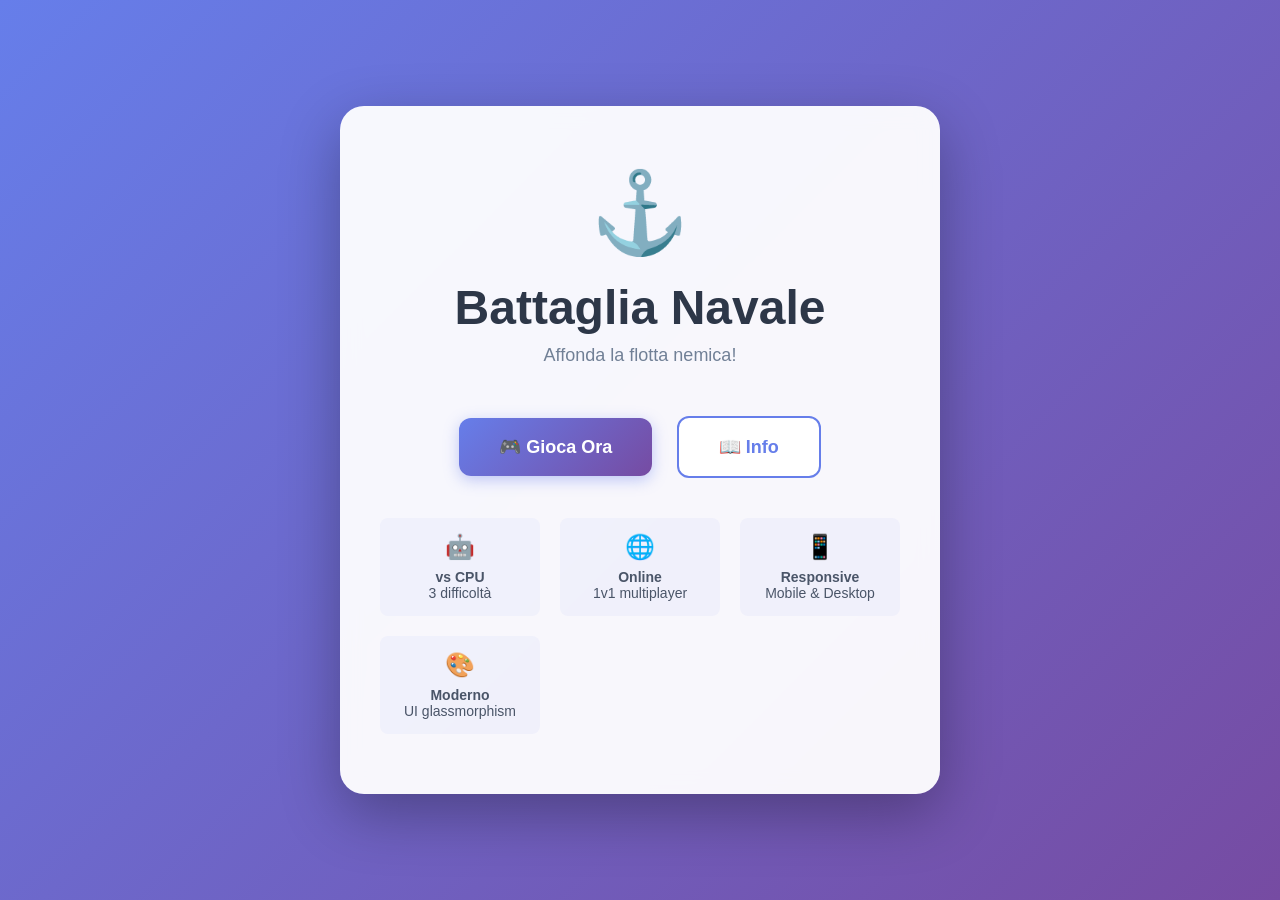
==== index.html @ 04aba000 "redeploy" ====
<!DOCTYPE html>
<html lang="it">
<head>
    <meta charset="UTF-8">
    <meta name="viewport" content="width=device-width, initial-scale=1.0">
    <title>🚢 Battaglia Navale - Launcher</title>
    <style>
        * {
            margin: 0;
            padding: 0;
            box-sizing: border-box;
        }

        body {
            font-family: -apple-system, BlinkMacSystemFont, 'Segoe UI', Roboto, Oxygen, Ubuntu, Cantarell, sans-serif;
            background: linear-gradient(135deg, #667eea 0%, #764ba2 100%);
            min-height: 100vh;
            display: flex;
            align-items: center;
            justify-content: center;
            padding: 20px;
        }

        .launcher {
            background: rgba(255, 255, 255, 0.95);
            backdrop-filter: blur(10px);
            border-radius: 24px;
            padding: 60px 40px;
            max-width: 600px;
            width: 100%;
            box-shadow: 0 20px 60px rgba(0, 0, 0, 0.3);
            text-align: center;
            animation: fadeIn 0.5s ease-out;
        }

        @keyframes fadeIn {
            from {
                opacity: 0;
                transform: translateY(20px);
            }
            to {
                opacity: 1;
                transform: translateY(0);
            }
        }

        .logo {
            font-size: 80px;
            margin-bottom: 20px;
            animation: float 3s ease-in-out infinite;
        }

        @keyframes float {
            0%, 100% {
                transform: translateY(0);
            }
            50% {
                transform: translateY(-10px);
            }
        }

        h1 {
            font-size: 48px;
            color: #2d3748;
            margin-bottom: 10px;
            font-weight: 800;
        }

        .subtitle {
            font-size: 18px;
            color: #718096;
            margin-bottom: 40px;
        }

        .btn {
            display: inline-block;
            padding: 18px 40px;
            margin: 10px;
            font-size: 18px;
            font-weight: 600;
            text-decoration: none;
            border-radius: 12px;
            transition: all 0.3s ease;
            cursor: pointer;
            border: none;
            font-family: inherit;
        }

        .btn-primary {
            background: linear-gradient(135deg, #667eea 0%, #764ba2 100%);
            color: white;
            box-shadow: 0 4px 15px rgba(102, 126, 234, 0.4);
        }

        .btn-primary:hover {
            transform: translateY(-2px);
            box-shadow: 0 6px 20px rgba(102, 126, 234, 0.6);
        }

        .btn-secondary {
            background: white;
            color: #667eea;
            border: 2px solid #667eea;
        }

        .btn-secondary:hover {
            background: #667eea;
            color: white;
            transform: translateY(-2px);
        }

        .info {
            margin-top: 40px;
            padding: 20px;
            background: rgba(102, 126, 234, 0.1);
            border-radius: 12px;
            font-size: 14px;
            color: #4a5568;
            line-height: 1.6;
        }

        .info strong {
            color: #2d3748;
        }

        .features {
            display: grid;
            grid-template-columns: repeat(auto-fit, minmax(150px, 1fr));
            gap: 20px;
            margin-top: 30px;
        }

        .feature {
            padding: 15px;
            background: rgba(102, 126, 234, 0.05);
            border-radius: 8px;
            font-size: 14px;
            color: #4a5568;
        }

        .feature-icon {
            font-size: 24px;
            margin-bottom: 8px;
        }

        @media (max-width: 600px) {
            .launcher {
                padding: 40px 20px;
            }

            h1 {
                font-size: 36px;
            }

            .logo {
                font-size: 60px;
            }

            .btn {
                display: block;
                width: 100%;
                margin: 10px 0;
            }
        }
    </style>
</head>
<body>
    <div class="launcher">
        <div class="logo">⚓</div>
        <h1>Battaglia Navale</h1>
        <p class="subtitle">Affonda la flotta nemica!</p>

        <div>
            <a href="frontend/index.html" class="btn btn-primary">
                🎮 Gioca Ora
            </a>
            <button onclick="showInfo()" class="btn btn-secondary">
                📖 Info
            </button>
        </div>

        <div class="features">
            <div class="feature">
                <div class="feature-icon">🤖</div>
                <strong>vs CPU</strong><br>
                3 difficoltà
            </div>
            <div class="feature">
                <div class="feature-icon">🌐</div>
                <strong>Online</strong><br>
                1v1 multiplayer
            </div>
            <div class="feature">
                <div class="feature-icon">📱</div>
                <strong>Responsive</strong><br>
                Mobile & Desktop
            </div>
            <div class="feature">
                <div class="feature-icon">🎨</div>
                <strong>Moderno</strong><br>
                UI glassmorphism
            </div>
        </div>

        <div class="info" id="info" style="display: none;">
            <strong>🎯 Come Giocare:</strong><br>
            1. Scegli modalità (vs CPU o Online)<br>
            2. Posiziona le tue 5 navi sulla griglia<br>
            3. A turno, attacca la griglia avversaria<br>
            4. Vince chi affonda per primo tutte le navi!<br><br>

            <strong>🚢 Navi Disponibili:</strong><br>
            • Portaerei (5 celle)<br>
            • Corazzata (4 celle)<br>
            • Incrociatore (3 celle)<br>
            • Sottomarino (3 celle)<br>
            • Cacciatorpediniere (2 celle)<br><br>

            <strong>💡 Modalità vs CPU:</strong><br>
            • <strong>Facile:</strong> Tiri casuali<br>
            • <strong>Medio:</strong> Hunt & target<br>
            • <strong>Difficile:</strong> AI avanzata con probability map<br><br>

            <strong>🌐 Modalità Online:</strong><br>
            • <strong>Partita Rapida:</strong> Matchmaking automatico<br>
            • <strong>Stanza Privata:</strong> Gioca con un amico (codice 6 caratteri)<br>
            • Chat in tempo reale<br>
            • Timeout turno: 60 secondi<br><br>

            <strong>⌨️ Controlli:</strong><br>
            • Click per selezionare/posizionare<br>
            • Tasto R per ruotare nave<br>
            • Tasto Spazio per posizionamento casuale<br>
            • Completamente accessibile da tastiera
        </div>
    </div>

    <script>
        function showInfo() {
            const info = document.getElementById('info');
            if (info.style.display === 'none') {
                info.style.display = 'block';
            } else {
                info.style.display = 'none';
            }
        }

        // Redirect automatico dopo 3 secondi se si preme un tasto
        document.addEventListener('keypress', (e) => {
            if (e.key === 'Enter' || e.key === ' ') {
                window.location.href = 'frontend/index.html';
            }
        });
    </script>
</body>
</html>
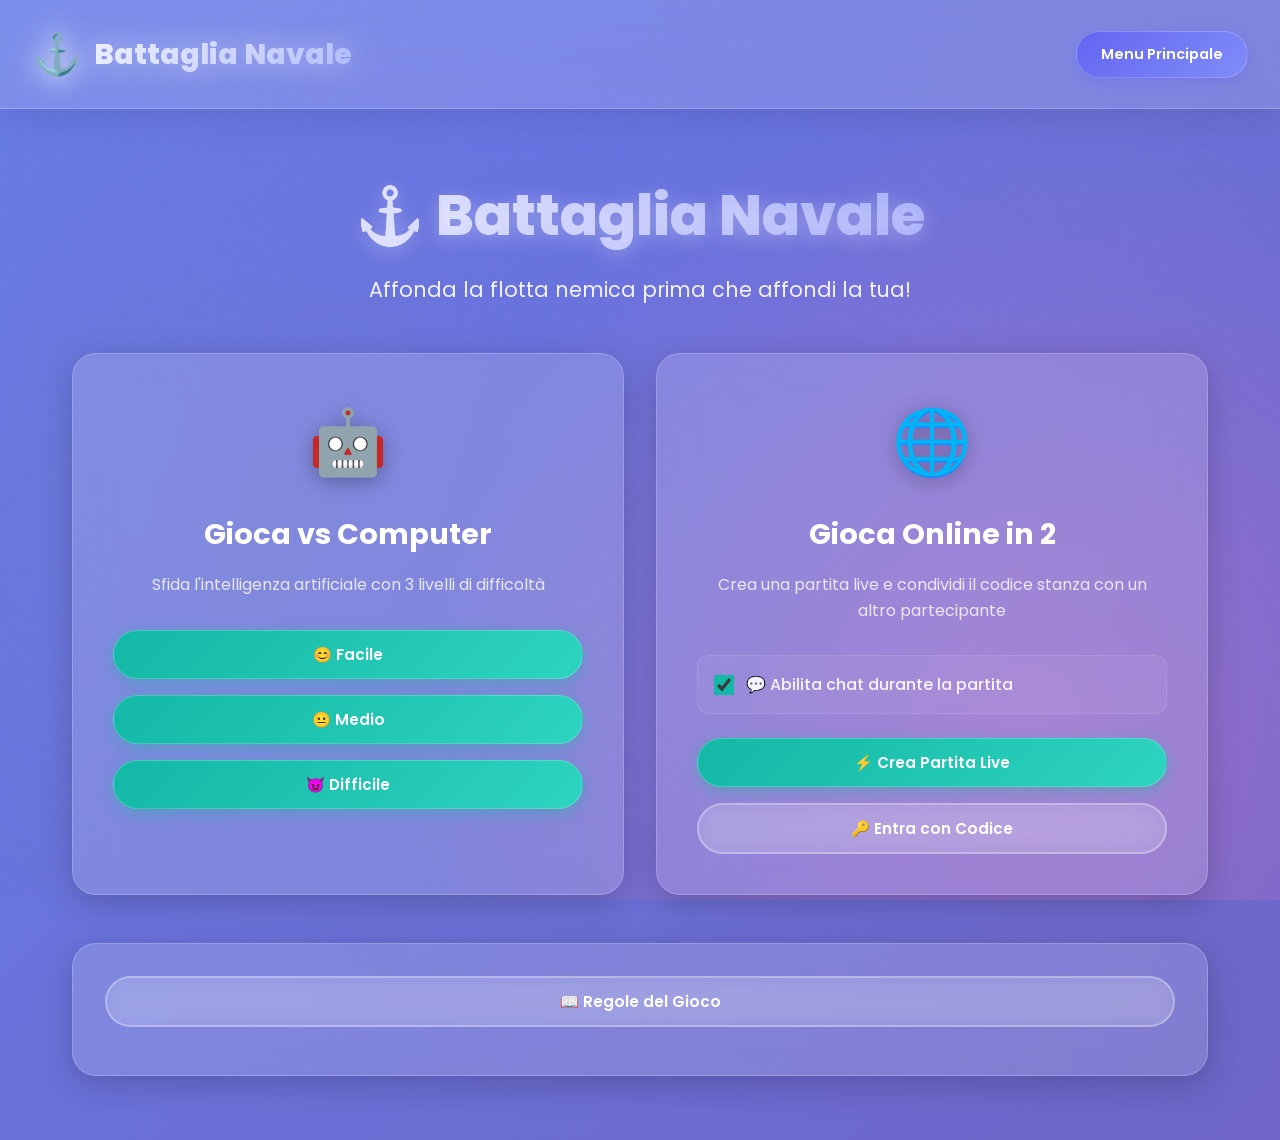
==== commit 41cf4084: "versione alleggerita" ====
--- a/index.html
+++ b/index.html
@@ -3,254 +3,372 @@
 <head>
     <meta charset="UTF-8">
     <meta name="viewport" content="width=device-width, initial-scale=1.0">
-    <title>🚢 Battaglia Navale - Launcher</title>
-    <style>
-        * {
-            margin: 0;
-            padding: 0;
-            box-sizing: border-box;
-        }
-
-        body {
-            font-family: -apple-system, BlinkMacSystemFont, 'Segoe UI', Roboto, Oxygen, Ubuntu, Cantarell, sans-serif;
-            background: linear-gradient(135deg, #667eea 0%, #764ba2 100%);
-            min-height: 100vh;
-            display: flex;
-            align-items: center;
-            justify-content: center;
-            padding: 20px;
-        }
-
-        .launcher {
-            background: rgba(255, 255, 255, 0.95);
-            backdrop-filter: blur(10px);
-            border-radius: 24px;
-            padding: 60px 40px;
-            max-width: 600px;
-            width: 100%;
-            box-shadow: 0 20px 60px rgba(0, 0, 0, 0.3);
-            text-align: center;
-            animation: fadeIn 0.5s ease-out;
-        }
-
-        @keyframes fadeIn {
-            from {
-                opacity: 0;
-                transform: translateY(20px);
-            }
-            to {
-                opacity: 1;
-                transform: translateY(0);
-            }
-        }
-
-        .logo {
-            font-size: 80px;
-            margin-bottom: 20px;
-            animation: float 3s ease-in-out infinite;
-        }
-
-        @keyframes float {
-            0%, 100% {
-                transform: translateY(0);
-            }
-            50% {
-                transform: translateY(-10px);
-            }
-        }
-
-        h1 {
-            font-size: 48px;
-            color: #2d3748;
-            margin-bottom: 10px;
-            font-weight: 800;
-        }
-
-        .subtitle {
-            font-size: 18px;
-            color: #718096;
-            margin-bottom: 40px;
-        }
-
-        .btn {
-            display: inline-block;
-            padding: 18px 40px;
-            margin: 10px;
-            font-size: 18px;
-            font-weight: 600;
-            text-decoration: none;
-            border-radius: 12px;
-            transition: all 0.3s ease;
-            cursor: pointer;
-            border: none;
-            font-family: inherit;
-        }
-
-        .btn-primary {
-            background: linear-gradient(135deg, #667eea 0%, #764ba2 100%);
-            color: white;
-            box-shadow: 0 4px 15px rgba(102, 126, 234, 0.4);
-        }
-
-        .btn-primary:hover {
-            transform: translateY(-2px);
-            box-shadow: 0 6px 20px rgba(102, 126, 234, 0.6);
-        }
-
-        .btn-secondary {
-            background: white;
-            color: #667eea;
-            border: 2px solid #667eea;
-        }
-
-        .btn-secondary:hover {
-            background: #667eea;
-            color: white;
-            transform: translateY(-2px);
-        }
-
-        .info {
-            margin-top: 40px;
-            padding: 20px;
-            background: rgba(102, 126, 234, 0.1);
-            border-radius: 12px;
-            font-size: 14px;
-            color: #4a5568;
-            line-height: 1.6;
-        }
-
-        .info strong {
-            color: #2d3748;
-        }
-
-        .features {
-            display: grid;
-            grid-template-columns: repeat(auto-fit, minmax(150px, 1fr));
-            gap: 20px;
-            margin-top: 30px;
-        }
-
-        .feature {
-            padding: 15px;
-            background: rgba(102, 126, 234, 0.05);
-            border-radius: 8px;
-            font-size: 14px;
-            color: #4a5568;
-        }
-
-        .feature-icon {
-            font-size: 24px;
-            margin-bottom: 8px;
-        }
-
-        @media (max-width: 600px) {
-            .launcher {
-                padding: 40px 20px;
-            }
-
-            h1 {
-                font-size: 36px;
-            }
-
-            .logo {
-                font-size: 60px;
-            }
-
-            .btn {
-                display: block;
-                width: 100%;
-                margin: 10px 0;
-            }
-        }
-    </style>
+    <meta name="description" content="Battaglia Navale - Gioca contro il computer o sfida un amico online con codice stanza">
+    <meta name="keywords" content="battaglia navale, battleship, gioco, ai, multiplayer, online">
+    <meta name="author" content="Battaglia Navale">
+    
+    <meta name="theme-color" content="#6366f1">
+    <meta name="apple-mobile-web-app-capable" content="yes">
+    <meta name="apple-mobile-web-app-status-bar-style" content="black-translucent">
+    <meta name="apple-mobile-web-app-title" content="Battaglia Navale">
+    
+    <title>Battaglia Navale</title>
+    
+    <link rel="stylesheet" href="frontend/css/style.css?v=3">
+    <link rel="icon" type="image/svg+xml" href="data:image/svg+xml,<svg xmlns='http://www.w3.org/2000/svg' viewBox='0 0 100 100'><text y='.9em' font-size='90'>⚓</text></svg>">
 </head>
 <body>
-    <div class="launcher">
-        <div class="logo">⚓</div>
-        <h1>Battaglia Navale</h1>
-        <p class="subtitle">Affonda la flotta nemica!</p>
-
-        <div>
-            <a href="frontend/index.html" class="btn btn-primary">
-                🎮 Gioca Ora
-            </a>
-            <button onclick="showInfo()" class="btn btn-secondary">
-                📖 Info
-            </button>
-        </div>
-
-        <div class="features">
-            <div class="feature">
-                <div class="feature-icon">🤖</div>
-                <strong>vs CPU</strong><br>
-                3 difficoltà
-            </div>
-            <div class="feature">
-                <div class="feature-icon">🌐</div>
-                <strong>Online</strong><br>
-                1v1 multiplayer
-            </div>
-            <div class="feature">
-                <div class="feature-icon">📱</div>
-                <strong>Responsive</strong><br>
-                Mobile & Desktop
-            </div>
-            <div class="feature">
-                <div class="feature-icon">🎨</div>
-                <strong>Moderno</strong><br>
-                UI glassmorphism
-            </div>
-        </div>
-
-        <div class="info" id="info" style="display: none;">
-            <strong>🎯 Come Giocare:</strong><br>
-            1. Scegli modalità (vs CPU o Online)<br>
-            2. Posiziona le tue 5 navi sulla griglia<br>
-            3. A turno, attacca la griglia avversaria<br>
-            4. Vince chi affonda per primo tutte le navi!<br><br>
-
-            <strong>🚢 Navi Disponibili:</strong><br>
-            • Portaerei (5 celle)<br>
-            • Corazzata (4 celle)<br>
-            • Incrociatore (3 celle)<br>
-            • Sottomarino (3 celle)<br>
-            • Cacciatorpediniere (2 celle)<br><br>
-
-            <strong>💡 Modalità vs CPU:</strong><br>
-            • <strong>Facile:</strong> Tiri casuali<br>
-            • <strong>Medio:</strong> Hunt & target<br>
-            • <strong>Difficile:</strong> AI avanzata con probability map<br><br>
-
-            <strong>🌐 Modalità Online:</strong><br>
-            • <strong>Partita Rapida:</strong> Matchmaking automatico<br>
-            • <strong>Stanza Privata:</strong> Gioca con un amico (codice 6 caratteri)<br>
-            • Chat in tempo reale<br>
-            • Timeout turno: 60 secondi<br><br>
-
-            <strong>⌨️ Controlli:</strong><br>
-            • Click per selezionare/posizionare<br>
-            • Tasto R per ruotare nave<br>
-            • Tasto Spazio per posizionamento casuale<br>
-            • Completamente accessibile da tastiera
-        </div>
-    </div>
-
-    <script>
-        function showInfo() {
-            const info = document.getElementById('info');
-            if (info.style.display === 'none') {
-                info.style.display = 'block';
-            } else {
-                info.style.display = 'none';
-            }
-        }
-
-        // Redirect automatico dopo 3 secondi se si preme un tasto
-        document.addEventListener('keypress', (e) => {
-            if (e.key === 'Enter' || e.key === ' ') {
-                window.location.href = 'frontend/index.html';
-            }
-        });
-    </script>
+    <header>
+        <div class="header-content">
+            <div class="logo">
+                Battaglia Navale
+            </div>
+            <div class="header-actions">
+                <div class="mode-badge" id="modeBadge">Menu Principale</div>
+                <button class="btn btn-secondary" id="backBtn" style="display: none;">
+                    ← Indietro
+                </button>
+            </div>
+        </div>
+    </header>
+
+    <main>
+        <div id="menuScreen" class="screen active">
+            <div class="menu-container">
+                <div class="menu-hero">
+                    <h1 class="menu-title">⚓ Battaglia Navale</h1>
+                    <p class="menu-subtitle">Affonda la flotta nemica prima che affondi la tua!</p>
+                </div>
+
+                <div class="menu-options">
+                    <div class="menu-card">
+                        <div class="menu-card-icon">🤖</div>
+                        <h2 class="menu-card-title">Gioca vs Computer</h2>
+                        <p class="menu-card-description">Sfida l'intelligenza artificiale con 3 livelli di difficoltà</p>
+                        <div class="difficulty-buttons">
+                            <button class="btn btn-primary" data-mode="cpu" data-difficulty="easy">
+                                😊 Facile
+                            </button>
+                            <button class="btn btn-primary" data-mode="cpu" data-difficulty="medium">
+                                😐 Medio
+                            </button>
+                            <button class="btn btn-primary" data-mode="cpu" data-difficulty="hard">
+                                😈 Difficile
+                            </button>
+                        </div>
+                    </div>
+
+                    <div class="menu-card">
+                        <div class="menu-card-icon">🌐</div>
+                        <h2 class="menu-card-title">Gioca Online in 2</h2>
+                        <p class="menu-card-description">Crea una partita live e condividi il codice stanza con un altro partecipante</p>
+                        <div class="chat-option-container">
+                            <label class="chat-option-label">
+                                <input type="checkbox" id="enableChatCheckbox" checked>
+                                <span class="chat-option-text">💬 Abilita chat durante la partita</span>
+                            </label>
+                        </div>
+                        <div class="difficulty-buttons">
+                            <button class="btn btn-primary" data-mode="online-quick">
+                                ⚡ Crea Partita Live
+                            </button>
+                            <button class="btn btn-secondary" data-mode="online-private">
+                                🔑 Entra con Codice
+                            </button>
+                        </div>
+                    </div>
+                </div>
+
+                <div class="rules-section">
+                    <button class="btn btn-secondary" id="toggleRules">
+                        📖 Regole del Gioco
+                    </button>
+                    <div class="rules-content" id="rulesContent" style="display: none;">
+                        <h3>Come si gioca</h3>
+                        <ul>
+                            <li><strong>Obiettivo:</strong> Affonda tutte le navi avversarie prima che affondi le tue</li>
+                            <li><strong>Griglia:</strong> 10x10 (A-J, 1-10)</li>
+                            <li><strong>Navi:</strong> Portaerei (5), Corazzata (4), Incrociatore (3), Sottomarino (3), Cacciatorpediniere (2)</li>
+                            <li><strong>Setup:</strong> Posiziona le tue navi orizzontalmente o verticalmente (senza sovrapposizioni)</li>
+                            <li><strong>Turni:</strong> A turno, scegli una cella nella griglia avversaria per attaccare</li>
+                            <li><strong>Esiti:</strong> 💧 Acqua (mancato), ✕ Colpito, 💥 Affondato</li>
+                            <li><strong>Online:</strong> Un giocatore crea la stanza e condivide il codice, l'altro entra con quel codice</li>
+                            <li><strong>Vittoria:</strong> Vince chi affonda per primo tutte le navi avversarie</li>
+                        </ul>
+                    </div>
+                </div>
+            </div>
+        </div>
+
+        <!-- Setup Screen -->
+        <div id="setupScreen" class="screen">
+            <div class="setup-container">
+                <h2 class="setup-title">Posiziona le tue navi</h2>
+                
+                <div class="online-setup-info" id="onlineSetupInfo" style="display: none;">
+                    <div class="room-code-display">
+                        <span>Codice Stanza:</span>
+                        <strong id="activeRoomCode">-</strong>
+                        <button class="btn btn-secondary btn-sm" onclick="app.copyRoomCode('activeRoomCode')">
+                            📋 Copia
+                        </button>
+                    </div>
+                </div>
+
+                <div class="placement-mode-selector">
+                    <button class="btn btn-primary mode-btn active" data-mode="quick">
+                        ⚡ Modalità Rapida
+                    </button>
+                    <button class="btn btn-secondary mode-btn" data-mode="manual">
+                        ✋ Modalità Manuale
+                    </button>
+                </div>
+
+                <div class="mode-description" id="modeDescription">
+                    <p><strong>Modalità Rapida:</strong> Clicca una cella per posizionare la nave selezionata</p>
+                </div>
+
+                <div class="manual-selection-info" id="manualSelectionInfo" style="display: none;">
+                    <div class="selection-counter" id="selectionCounter">0/5 celle selezionate</div>
+                    <div class="selection-hint" id="selectionHint">Seleziona le celle sulla stessa riga o colonna</div>
+                    <div class="manual-actions">
+                        <button class="btn btn-secondary" id="cancelSelectionBtn">Annulla</button>
+                        <button class="btn btn-primary" id="confirmPlacementBtn" disabled>Conferma</button>
+                    </div>
+                </div>
+
+                <div class="setup-content">
+                    <div class="setup-grid-section">
+                        <div id="setupGrid" class="grid grid-large"></div>
+                    </div>
+
+                    <div class="setup-ships-section">
+                        <h3>Flotta</h3>
+                        <ul class="ships-list" id="shipsList"></ul>
+                        
+                        <div class="setup-actions">
+                            <button class="btn btn-secondary" id="rotateBtn">
+                                🔄 Ruota
+                            </button>
+                            <button class="btn btn-secondary" id="randomBtn">
+                                🎲 Casuale
+                            </button>
+                            <button class="btn btn-primary" id="startGameBtn" disabled>
+                                ▶️ Inizia Partita
+                            </button>
+                        </div>
+                    </div>
+                </div>
+            </div>
+        </div>
+
+        <!-- Game Screen -->
+        <div id="gameScreen" class="screen">
+            <div class="game-container">
+                <div id="onlineStatusBar" class="online-status-bar" style="display: none;">
+                    <div><strong>Partita Online</strong></div>
+                    <div><strong>Codice:</strong> <span id="gameRoomCode">-</span>
+                        <button class="btn btn-secondary btn-sm" onclick="app.copyRoomCode('gameRoomCode')">
+                            📋
+                        </button>
+                    </div>
+                    <div><strong>Stato:</strong> <span id="connectionStatus">Connesso</span></div>
+                </div>
+
+                <div class="grids-area">
+                    <div class="grid-section grid-section-enemy">
+                        <div class="grid-header">
+                            <h3 class="grid-title">🎯 Griglia Nemica</h3>
+                            <div class="turn-indicator turn-waiting" id="enemyTurnIndicator">
+                                In attesa...
+                            </div>
+                        </div>
+                        <div class="grid-wrapper">
+                            <div id="enemyGrid" class="grid grid-large"></div>
+                            <div class="ships-compact">
+                                <h4>⚓ Flotta</h4>
+                                <ul class="ships-list-compact" id="enemyShipsList"></ul>
+                            </div>
+                        </div>
+                        <div class="grid-stats">
+                            <h4>📊 I Miei Attacchi</h4>
+                            <div class="stats-compact">
+                                <div class="stat-item-compact">
+                                    <div class="stat-label">Colpi</div>
+                                    <div class="stat-value" id="shotsCount">0</div>
+                                </div>
+                                <div class="stat-item-compact">
+                                    <div class="stat-label">Colpiti</div>
+                                    <div class="stat-value" id="hitsCount">0</div>
+                                </div>
+                                <div class="stat-item-compact">
+                                    <div class="stat-label">Mancati</div>
+                                    <div class="stat-value" id="missesCount">0</div>
+                                </div>
+                                <div class="stat-item-compact">
+                                    <div class="stat-label">Precisione</div>
+                                    <div class="stat-value" id="accuracyValue">0%</div>
+                                </div>
+                            </div>
+                        </div>
+                    </div>
+
+                    <div class="grid-section grid-section-my">
+                        <div class="grid-header">
+                            <h3 class="grid-title">🛡️ La Mia Flotta</h3>
+                            <div class="turn-indicator turn-waiting" id="myTurnIndicator">
+                                In attesa...
+                            </div>
+                        </div>
+                        <div class="grid-wrapper">
+                            <div id="myGrid" class="grid grid-large"></div>
+                            <div class="ships-compact">
+                                <h4>🚢 Flotta</h4>
+                                <ul class="ships-list-compact" id="myShipsList"></ul>
+                            </div>
+                        </div>
+                        <div class="grid-stats">
+                            <h4>📊 Attacchi Nemici</h4>
+                            <div class="stats-compact">
+                                <div class="stat-item-compact">
+                                    <div class="stat-label">Colpi</div>
+                                    <div class="stat-value" id="enemyShotsCount">0</div>
+                                </div>
+                                <div class="stat-item-compact">
+                                    <div class="stat-label">Colpiti</div>
+                                    <div class="stat-value" id="enemyHitsCount">0</div>
+                                </div>
+                                <div class="stat-item-compact">
+                                    <div class="stat-label">Mancati</div>
+                                    <div class="stat-value" id="enemyMissesCount">0</div>
+                                </div>
+                                <div class="stat-item-compact">
+                                    <div class="stat-label">Precisione</div>
+                                    <div class="stat-value" id="enemyAccuracyValue">0%</div>
+                                </div>
+                            </div>
+                        </div>
+                        <div class="my-grid-actions">
+                            <button class="btn btn-secondary" id="surrenderBtn">
+                                🏳️ Arrenditi
+                            </button>
+                        </div>
+                    </div>
+                </div>
+
+                <div id="chatPanel" class="chat-panel" style="display: none;">
+                    <div class="chat-header">
+                        <h3>💬 Chat partita</h3>
+                    </div>
+                    <div id="chatMessages" class="chat-messages"></div>
+                    <div class="chat-input-row">
+                        <input type="text" id="chatInput" class="chat-input" maxlength="200" placeholder="Scrivi un messaggio...">
+                        <button class="btn btn-primary" id="sendChatBtn">Invia</button>
+                    </div>
+                </div>
+            </div>
+        </div>
+
+        <!-- Modals -->
+        <div id="privateRoomModal" class="modal" style="display: none;">
+            <div class="modal-content">
+                <h2>🔑 Entra in una partita live</h2>
+                <div class="modal-body">
+                    <p>Inserisci il codice partecipante condiviso dall'altro giocatore.</p>
+                    <input type="text" id="roomCodeInput" class="room-code-input" maxlength="64" placeholder="Es. abc123xyz">
+                </div>
+                <div class="modal-actions">
+                    <button class="btn btn-secondary" id="cancelRoomBtn">Annulla</button>
+                    <button class="btn btn-primary" id="joinRoomBtn">Entra</button>
+                </div>
+            </div>
+        </div>
+
+        <div id="slotMachineModal" class="modal" style="display: none;">
+            <div class="modal-content slot-machine-modal">
+                <h2 class="slot-machine-title">🎉 Complimenti! 🎉</h2>
+                <p class="slot-machine-subtitle">Hai affondato una nave!<br>Premi START per scoprire il tuo premio!</p>
+                
+                <div class="slot-machine-container">
+                    <div class="slot-machine">
+                        <div class="slot-reel" id="slotReel1">
+                            <div class="slot-item">Dimmi</div>
+                            <div class="slot-item">Dammi</div>
+                            <div class="slot-item">Comanda</div>
+                        </div>
+                    </div>
+                </div>
+                
+                <div class="slot-result" id="slotResult" style="display: none;">
+                    <div class="slot-result-text"></div>
+                </div>
+                
+                <div class="modal-actions">
+                    <button class="btn btn-primary btn-large start-button" id="startStopSlotBtn">
+                        🎰 START
+                    </button>
+                    <button class="btn btn-secondary" id="closeSlotBtn" style="display: none;">
+                        Continua a Giocare
+                    </button>
+                </div>
+            </div>
+        </div>
+
+        <div id="opponentSlotModal" class="modal" style="display: none;">
+            <div class="modal-content slot-machine-modal">
+                <h2 class="slot-machine-title">😱 Che disdetta!</h2>
+                <p class="slot-machine-subtitle">Il tuo avversario ha affondato una tua nave...<br>e ora stai per conoscere la tua penitenza!</p>
+                
+                <div class="slot-machine-container">
+                    <div class="slot-machine">
+                        <div class="slot-reel spinning" id="opponentSlotReel">
+                            <div class="slot-item">Dimmi</div>
+                            <div class="slot-item">Dammi</div>
+                            <div class="slot-item">Comanda</div>
+                        </div>
+                    </div>
+                </div>
+                
+                <div class="slot-result" id="opponentSlotResult" style="display: none;">
+                    <div class="slot-result-text"></div>
+                </div>
+                
+                <div class="modal-actions">
+                    <button class="btn btn-secondary" id="closeOpponentSlotBtn" style="display: none;">
+                        Continua a Giocare
+                    </button>
+                </div>
+            </div>
+        </div>
+
+        <div id="gameOverModal" class="modal" style="display: none;">
+            <div class="modal-content">
+                <h2 id="gameOverTitle">Partita Terminata</h2>
+                <div class="modal-body">
+                    <div id="gameOverMessage" class="game-over-message"></div>
+                    <div id="gameOverStats" class="game-over-stats"></div>
+                </div>
+                <div class="modal-actions">
+                    <button class="btn btn-primary" id="playAgainBtn">Gioca Ancora</button>
+                    <button class="btn btn-secondary" id="backToMenuBtn">Menu Principale</button>
+                </div>
+            </div>
+        </div>
+    </main>
+
+    <div id="toastContainer" class="toast-container"></div>
+
+    <!-- JavaScript files -->
+    <script src="frontend/js/peerjs.min.js?v=5"></script>
+    <script src="frontend/js/utils.js?v=5"></script>
+    <script src="frontend/js/ship.js?v=5"></script>
+    <script src="frontend/js/grid.js?v=5"></script>
+    <script src="frontend/js/ai.js?v=5"></script>
+    <script src="frontend/js/game-engine.js?v=5"></script>
+    <script src="frontend/js/ui.js?v=5"></script>
+    <script src="frontend/js/placement-modes.js?v=5"></script>
+    <script src="frontend/js/slot-machine.js?v=5"></script>
+    <script src="frontend/js/peer-multiplayer.js?v=5"></script>
+    <script src="frontend/js/app.js?v=5"></script>
 </body>
 </html>
--- a/frontend/css/style.css
+++ b/frontend/css/style.css
@@ -0,0 +1,2688 @@
+@import url('https://fonts.googleapis.com/css2?family=Poppins:wght@300;400;600;700;800&display=swap');
+
+* {
+    margin: 0;
+    padding: 0;
+    box-sizing: border-box;
+}
+
+:root {
+    --primary-color: #6366f1;
+    --primary-light: #818cf8;
+    --primary-dark: #4f46e5;
+    --secondary-color: #14b8a6;
+    --secondary-light: #2dd4bf;
+    --accent-color: #f59e0b;
+    --danger-color: #ef4444;
+    --success-color: #10b981;
+    --water-color: #0ea5e9;
+    --water-light: #38bdf8;
+    --water-dark: #0284c7;
+    --hit-color: #f97316;
+    --miss-color: #64748b;
+    --sunk-color: #dc2626;
+    --bg-dark: #0f172a;
+    --bg-card: rgba(255, 255, 255, 0.1);
+    --text-light: #ffffff;
+    --text-dark: #1e293b;
+    --glass-bg: rgba(255, 255, 255, 0.15);
+    --glass-border: rgba(255, 255, 255, 0.2);
+}
+
+body {
+    font-family: 'Poppins', sans-serif;
+    background: linear-gradient(135deg, #667eea 0%, #764ba2 50%, #f093fb 100%);
+    background-size: 400% 400%;
+    animation: gradientShift 15s ease infinite;
+    min-height: 100vh;
+    display: flex;
+    flex-direction: column;
+    color: var(--text-light);
+    position: relative;
+    overflow-x: hidden;
+}
+
+body::before {
+    content: '';
+    position: fixed;
+    top: 0;
+    left: 0;
+    right: 0;
+    bottom: 0;
+    background:
+        radial-gradient(circle at 20% 50%, rgba(120, 119, 198, 0.3) 0%, transparent 50%),
+        radial-gradient(circle at 80% 80%, rgba(255, 121, 198, 0.3) 0%, transparent 50%),
+        radial-gradient(circle at 40% 20%, rgba(99, 102, 241, 0.2) 0%, transparent 50%);
+    pointer-events: none;
+    z-index: 0;
+}
+
+@keyframes gradientShift {
+    0% { background-position: 0% 50%; }
+    50% { background-position: 100% 50%; }
+    100% { background-position: 0% 50%; }
+}
+
+/* Header */
+header {
+    background: var(--glass-bg);
+    backdrop-filter: blur(20px);
+    -webkit-backdrop-filter: blur(20px);
+    border-bottom: 1px solid var(--glass-border);
+    color: var(--text-light);
+    padding: 1.5rem 2rem;
+    box-shadow: 0 8px 32px rgba(0, 0, 0, 0.1);
+    position: relative;
+    z-index: 10;
+}
+
+.header-content {
+    max-width: 1400px;
+    margin: 0 auto;
+    display: flex;
+    justify-content: space-between;
+    align-items: center;
+}
+
+.logo {
+    font-size: 1.8rem;
+    font-weight: 800;
+    display: flex;
+    align-items: center;
+    gap: 0.75rem;
+    background: linear-gradient(135deg, #fff 0%, #a5b4fc 100%);
+    -webkit-background-clip: text;
+    -webkit-text-fill-color: transparent;
+    background-clip: text;
+    text-shadow: 0 0 30px rgba(255, 255, 255, 0.5);
+}
+
+.logo::before {
+    content: "⚓";
+    font-size: 2.5rem;
+    filter: drop-shadow(0 0 10px rgba(255, 255, 255, 0.5));
+    -webkit-text-fill-color: white;
+}
+
+.header-actions {
+    display: flex;
+    gap: 1rem;
+    align-items: center;
+}
+
+.mode-badge {
+    background: linear-gradient(135deg, var(--primary-color) 0%, var(--primary-light) 100%);
+    padding: 0.75rem 1.5rem;
+    border-radius: 50px;
+    font-size: 0.9rem;
+    font-weight: 600;
+    box-shadow: 0 4px 15px rgba(99, 102, 241, 0.4);
+    border: 1px solid rgba(255, 255, 255, 0.2);
+    position: relative;
+    overflow: hidden;
+}
+
+.mode-badge::before {
+    content: '';
+    position: absolute;
+    top: 0;
+    left: -100%;
+    width: 100%;
+    height: 100%;
+    background: linear-gradient(90deg, transparent, rgba(255, 255, 255, 0.3), transparent);
+    transition: left 0.5s;
+}
+
+.mode-badge:hover::before {
+    left: 100%;
+}
+
+.btn {
+    padding: 0.75rem 1.5rem;
+    border: none;
+    border-radius: 50px;
+    cursor: pointer;
+    font-weight: 600;
+    transition: all 0.3s ease;
+    font-size: 0.95rem;
+    font-family: 'Poppins', sans-serif;
+    position: relative;
+    overflow: hidden;
+}
+
+.btn::before {
+    content: '';
+    position: absolute;
+    top: 50%;
+    left: 50%;
+    width: 0;
+    height: 0;
+    border-radius: 50%;
+    background: rgba(255, 255, 255, 0.3);
+    transform: translate(-50%, -50%);
+    transition: width 0.6s, height 0.6s;
+}
+
+.btn:hover::before {
+    width: 300px;
+    height: 300px;
+}
+
+.btn-primary {
+    background: linear-gradient(135deg, var(--secondary-color) 0%, var(--secondary-light) 100%);
+    color: white;
+    box-shadow: 0 4px 15px rgba(20, 184, 166, 0.4);
+    border: 1px solid rgba(255, 255, 255, 0.2);
+}
+
+.btn-primary:hover {
+    transform: translateY(-3px);
+    box-shadow: 0 6px 20px rgba(20, 184, 166, 0.6);
+}
+
+.btn-primary:active {
+    transform: translateY(-1px);
+}
+
+.btn-secondary {
+    background: rgba(255, 255, 255, 0.1);
+    color: white;
+    border: 2px solid rgba(255, 255, 255, 0.3);
+    backdrop-filter: blur(10px);
+}
+
+.btn-secondary:hover {
+    background: rgba(255, 255, 255, 0.2);
+    border-color: rgba(255, 255, 255, 0.5);
+    transform: translateY(-3px);
+}
+
+/* Copy Button Styles */
+.btn-copy {
+    padding: 0.5rem 1rem;
+    font-size: 0.9rem;
+    background: linear-gradient(135deg, var(--primary-color) 0%, var(--primary-dark) 100%);
+    color: white;
+    border: none;
+    border-radius: 8px;
+    cursor: pointer;
+    transition: all 0.3s ease;
+    font-weight: 600;
+    box-shadow: 0 4px 15px rgba(99, 102, 241, 0.3);
+    margin-left: 0.5rem;
+}
+
+.btn-copy:hover {
+    transform: translateY(-2px);
+    box-shadow: 0 6px 20px rgba(99, 102, 241, 0.5);
+}
+
+.btn-copy:active {
+    transform: translateY(0);
+}
+
+.btn-copy-small {
+    padding: 0.3rem 0.6rem;
+    font-size: 0.85rem;
+    margin-left: 0.3rem;
+}
+
+/* Main Container */
+main {
+    flex: 1;
+    padding: 2rem;
+    max-width: 1400px;
+    margin: 0 auto;
+    width: 100%;
+    position: relative;
+    z-index: 1;
+}
+
+/* Game Layout - 3 Colonne: Griglia Nemica | Griglia Mia | Chat */
+.game-container {
+    display: grid;
+    grid-template-columns: 1fr 1fr 350px;
+    gap: 1.5rem;
+    background: var(--glass-bg);
+    backdrop-filter: blur(20px);
+    -webkit-backdrop-filter: blur(20px);
+    border-radius: 24px;
+    padding: 2rem;
+    box-shadow:
+        0 8px 32px rgba(0, 0, 0, 0.2),
+        inset 0 1px 0 rgba(255, 255, 255, 0.1);
+    border: 1px solid var(--glass-border);
+    position: relative;
+    overflow: hidden;
+    max-height: 95vh;
+}
+
+.game-container::before {
+    content: '';
+    position: absolute;
+    top: -50%;
+    right: -50%;
+    width: 200%;
+    height: 200%;
+    background: radial-gradient(circle, rgba(255, 255, 255, 0.1) 0%, transparent 70%);
+    animation: rotate 20s linear infinite;
+    pointer-events: none;
+}
+
+@keyframes rotate {
+    from { transform: rotate(0deg); }
+    to { transform: rotate(360deg); }
+}
+
+/* Grids Area - Contiene le 2 griglie affiancate */
+.grids-area {
+    display: grid;
+    grid-template-columns: 1fr 1fr;
+    gap: 1rem;
+    grid-column: 1 / 3; /* Occupa le prime 2 colonne del game-container */
+    position: relative;
+    z-index: 1;
+}
+
+.grid-section {
+    background: rgba(255, 255, 255, 0.08);
+    backdrop-filter: blur(10px);
+    padding: 1rem;
+    border-radius: 12px;
+    border: 1px solid rgba(255, 255, 255, 0.15);
+    box-shadow:
+        0 8px 32px rgba(0, 0, 0, 0.1),
+        inset 0 1px 0 rgba(255, 255, 255, 0.1);
+    transition: all 0.3s ease;
+    display: flex;
+    flex-direction: column;
+    gap: 0.75rem;
+}
+
+.grid-section:hover {
+    transform: translateY(-2px);
+    box-shadow:
+        0 12px 40px rgba(0, 0, 0, 0.15),
+        inset 0 1px 0 rgba(255, 255, 255, 0.15);
+}
+
+/* Enemy Grid with Ships Panel */
+.grid-section-enemy {
+    border: 2px solid rgba(239, 68, 68, 0.5);
+    box-shadow:
+        0 8px 32px rgba(0, 0, 0, 0.1),
+        0 0 30px rgba(239, 68, 68, 0.3),
+        inset 0 1px 0 rgba(255, 255, 255, 0.1);
+}
+
+.grid-section-enemy:hover {
+    box-shadow:
+        0 12px 40px rgba(0, 0, 0, 0.15),
+        0 0 40px rgba(239, 68, 68, 0.4),
+        inset 0 1px 0 rgba(255, 255, 255, 0.15);
+}
+
+.enemy-grid-wrapper {
+    display: flex;
+    gap: 1rem;
+    align-items: flex-start;
+}
+
+/* My Grid */
+.grid-section-my {
+    border: 2px solid rgba(20, 184, 166, 0.5);
+    box-shadow:
+        0 8px 32px rgba(0, 0, 0, 0.1),
+        0 0 30px rgba(20, 184, 166, 0.3),
+        inset 0 1px 0 rgba(255, 255, 255, 0.1);
+}
+
+.grid-section-my:hover {
+    box-shadow:
+        0 12px 40px rgba(0, 0, 0, 0.15),
+        0 0 40px rgba(20, 184, 166, 0.4),
+        inset 0 1px 0 rgba(255, 255, 255, 0.15);
+}
+
+/* Grid Wrapper - Contains grid and ships panel */
+.grid-wrapper {
+    display: flex;
+    flex-direction: column;
+    gap: 0.75rem;
+    align-items: center;
+}
+
+/* My Grid Actions - Surrender Button */
+.my-grid-actions {
+    margin-top: 1rem;
+    display: flex;
+    justify-content: center;
+}
+
+.my-grid-actions .btn {
+    width: 100%;
+    max-width: 300px;
+}
+
+.grid-header {
+    display: flex;
+    justify-content: space-between;
+    align-items: center;
+    margin-bottom: 1rem;
+}
+
+.grid-title {
+    font-size: 1.1rem;
+    font-weight: 700;
+    display: flex;
+    align-items: center;
+    gap: 0.5rem;
+    color: white;
+    text-shadow: 0 2px 10px rgba(0, 0, 0, 0.3);
+}
+
+.grid-title::before {
+    font-size: 1.5rem;
+    filter: drop-shadow(0 2px 5px rgba(0, 0, 0, 0.3));
+}
+
+.turn-indicator {
+    padding: 0.75rem 1.5rem;
+    border-radius: 50px;
+    font-weight: 600;
+    font-size: 0.9rem;
+    border: 1px solid rgba(255, 255, 255, 0.2);
+    box-shadow: 0 4px 15px rgba(0, 0, 0, 0.2);
+}
+
+.turn-active {
+    background: linear-gradient(135deg, var(--secondary-color) 0%, var(--secondary-light) 100%);
+    color: white;
+    animation: pulse 2s ease-in-out infinite;
+    box-shadow: 0 4px 20px rgba(20, 184, 166, 0.5);
+}
+
+.turn-waiting {
+    background: rgba(100, 116, 139, 0.3);
+    color: rgba(255, 255, 255, 0.7);
+    backdrop-filter: blur(10px);
+}
+
+@keyframes pulse {
+    0%, 100% {
+        transform: scale(1);
+        box-shadow: 0 4px 20px rgba(20, 184, 166, 0.5);
+    }
+    50% {
+        transform: scale(1.05);
+        box-shadow: 0 6px 30px rgba(20, 184, 166, 0.8);
+    }
+}
+
+/* Grid */
+.grid {
+    display: grid;
+    grid-template-columns: 20px repeat(10, 1fr);
+    grid-template-rows: 20px repeat(10, 1fr);
+    gap: 2px;
+    background: rgba(0, 0, 0, 0.2);
+    padding: 2px;
+    border-radius: 12px;
+    max-width: 260px;
+    width: 100%;
+    box-shadow: inset 0 2px 10px rgba(0, 0, 0, 0.2);
+}
+
+.grid-large {
+    max-width: 260px;
+    width: 100%;
+}
+
+.grid-small {
+    max-width: 220px;
+    width: 100%;
+}
+
+.grid-small .grid-label {
+    font-size: 0.65rem;
+}
+
+.grid-small .grid-cell {
+    border-radius: 3px;
+}
+
+.grid-large .grid-label {
+    font-size: 0.75rem;
+}
+
+.grid-label {
+    background: linear-gradient(135deg, rgba(15, 23, 42, 0.8) 0%, rgba(30, 41, 59, 0.8) 100%);
+    backdrop-filter: blur(10px);
+    color: white;
+    display: flex;
+    align-items: center;
+    justify-content: center;
+    font-weight: 700;
+    font-size: 0.75rem;
+    border-radius: 4px;
+    border: 1px solid rgba(255, 255, 255, 0.1);
+    text-shadow: 0 1px 3px rgba(0, 0, 0, 0.5);
+}
+
+.grid-cell {
+    background: linear-gradient(135deg, var(--water-color) 0%, var(--water-dark) 100%);
+    aspect-ratio: 1;
+    cursor: pointer;
+    transition: all 0.3s cubic-bezier(0.4, 0, 0.2, 1);
+    position: relative;
+    border-radius: 6px;
+    box-shadow:
+        0 2px 8px rgba(0, 0, 0, 0.2),
+        inset 0 1px 0 rgba(255, 255, 255, 0.2);
+    border: 1px solid rgba(255, 255, 255, 0.1);
+}
+
+.grid-cell::before {
+    content: '';
+    position: absolute;
+    top: 0;
+    left: 0;
+    right: 0;
+    bottom: 0;
+    background: linear-gradient(135deg, rgba(255, 255, 255, 0.2) 0%, transparent 100%);
+    border-radius: 6px;
+    opacity: 0;
+    transition: opacity 0.3s;
+}
+
+.grid-cell:hover::before {
+    opacity: 1;
+}
+
+.grid-cell:hover:not(.hit):not(.miss):not(.ship) {
+    transform: scale(1.1) translateY(-2px);
+    box-shadow:
+        0 8px 20px rgba(14, 165, 233, 0.4),
+        inset 0 1px 0 rgba(255, 255, 255, 0.3);
+    z-index: 10;
+}
+
+.grid-cell.ship {
+    background: linear-gradient(135deg, #3b82f6 0%, #1d4ed8 100%);
+    border: 2px solid rgba(191, 219, 254, 0.7);
+    box-shadow:
+        0 2px 8px rgba(29, 78, 216, 0.35),
+        inset 0 1px 0 rgba(255, 255, 255, 0.2);
+}
+
+.grid-cell.manual-selected {
+    background: linear-gradient(135deg, #bbf7d0 0%, #86efac 100%);
+    border: 2px solid rgba(34, 197, 94, 0.55);
+    box-shadow:
+        0 0 16px rgba(134, 239, 172, 0.45),
+        inset 0 1px 0 rgba(255, 255, 255, 0.35);
+}
+
+.grid-cell.manual-invalid {
+    background: linear-gradient(135deg, #fca5a5 0%, #ef4444 100%);
+    border: 2px solid rgba(185, 28, 28, 0.55);
+    box-shadow:
+        0 0 16px rgba(239, 68, 68, 0.35),
+        inset 0 1px 0 rgba(255, 255, 255, 0.2);
+}
+
+.grid-cell.miss {
+    background: linear-gradient(135deg, var(--miss-color) 0%, #475569 100%);
+    animation: missAnimation 0.5s ease-out;
+}
+
+@keyframes missAnimation {
+    0% { transform: scale(0); opacity: 0; }
+    50% { transform: scale(1.2); }
+    100% { transform: scale(1); opacity: 1; }
+}
+
+.grid-cell.miss::after {
+    content: "○";
+    color: rgba(255, 255, 255, 0.8);
+    font-size: 1.8rem;
+    position: absolute;
+    top: 50%;
+    left: 50%;
+    transform: translate(-50%, -50%);
+    text-shadow: 0 2px 5px rgba(0, 0, 0, 0.5);
+    font-weight: 300;
+}
+
+.grid-cell.hit {
+    background: linear-gradient(135deg, var(--hit-color) 0%, #ea580c 100%);
+    box-shadow:
+        0 0 20px rgba(249, 115, 22, 0.6),
+        inset 0 0 10px rgba(0, 0, 0, 0.3);
+}
+
+/* Animation only for newly hit cells */
+.grid-cell.hit.new-hit {
+    animation: hitAnimation 0.6s ease-out;
+}
+
+@keyframes hitAnimation {
+    0% { transform: scale(0) rotate(0deg); opacity: 0; }
+    50% { transform: scale(1.3) rotate(180deg); }
+    100% { transform: scale(1) rotate(360deg); opacity: 1; }
+}
+
+.grid-cell.hit::after {
+    content: "✕";
+    color: white;
+    font-size: 2rem;
+    font-weight: 900;
+    position: absolute;
+    top: 50%;
+    left: 50%;
+    transform: translate(-50%, -50%);
+    text-shadow: 0 2px 10px rgba(0, 0, 0, 0.5);
+    filter: drop-shadow(0 0 5px rgba(255, 255, 255, 0.5));
+}
+
+.grid-cell.sunk {
+    background: linear-gradient(135deg, var(--sunk-color) 0%, #991b1b 100%);
+    box-shadow:
+        0 0 30px rgba(220, 38, 38, 0.8),
+        inset 0 0 15px rgba(0, 0, 0, 0.5);
+}
+
+/* Animation only for newly sunk cells */
+.grid-cell.sunk.new-sunk {
+    animation: sunkAnimation 0.8s ease-out;
+}
+
+@keyframes sunkAnimation {
+    0% { transform: scale(0) rotate(0deg); opacity: 0; }
+    30% { transform: scale(1.4) rotate(90deg); }
+    60% { transform: scale(0.9) rotate(180deg); }
+    100% { transform: scale(1) rotate(360deg); opacity: 1; }
+}
+
+.grid-cell.sunk::after {
+    content: "💥";
+    font-size: 1.8rem;
+    position: absolute;
+    top: 50%;
+    left: 50%;
+    transform: translate(-50%, -50%);
+    filter: drop-shadow(0 0 10px rgba(255, 255, 0, 0.8));
+    animation: explode 0.8s ease-out;
+}
+
+@keyframes explode {
+    0% { transform: translate(-50%, -50%) scale(0); }
+    50% { transform: translate(-50%, -50%) scale(1.5); }
+    100% { transform: translate(-50%, -50%) scale(1); }
+}
+
+.grid-cell.last-move {
+    animation: highlight 1.5s ease-in-out;
+}
+
+@keyframes highlight {
+    0%, 100% {
+        box-shadow: 0 2px 8px rgba(0, 0, 0, 0.2);
+    }
+    50% {
+        box-shadow:
+            0 0 30px rgba(20, 184, 166, 0.8),
+            0 0 60px rgba(20, 184, 166, 0.4);
+        transform: scale(1.15);
+    }
+}
+
+/* Blue flash animation for new attacks */
+.grid-cell.attack-flash {
+    animation: blueFlash 0.6s ease-out;
+}
+
+@keyframes blueFlash {
+    0% {
+        background: linear-gradient(135deg, #3b82f6 0%, #1d4ed8 100%);
+        box-shadow: 0 0 40px rgba(59, 130, 246, 1), 0 0 80px rgba(59, 130, 246, 0.6);
+        transform: scale(1.2);
+    }
+    50% {
+        background: linear-gradient(135deg, #60a5fa 0%, #3b82f6 100%);
+        box-shadow: 0 0 50px rgba(96, 165, 250, 1), 0 0 100px rgba(96, 165, 250, 0.8);
+        transform: scale(1.3);
+    }
+    100% {
+        transform: scale(1);
+    }
+}
+
+/* Sidebar */
+.sidebar {
+    display: flex;
+    flex-direction: column;
+    gap: 1.5rem;
+    position: relative;
+    z-index: 1;
+}
+
+.info-panel {
+    background: rgba(255, 255, 255, 0.08);
+    backdrop-filter: blur(10px);
+    padding: 1.5rem;
+    border-radius: 16px;
+    border: 1px solid rgba(255, 255, 255, 0.15);
+    box-shadow:
+        0 8px 32px rgba(0, 0, 0, 0.1),
+        inset 0 1px 0 rgba(255, 255, 255, 0.1);
+    transition: all 0.3s ease;
+}
+
+.info-panel:hover {
+    transform: translateY(-2px);
+    box-shadow:
+        0 12px 40px rgba(0, 0, 0, 0.15),
+        inset 0 1px 0 rgba(255, 255, 255, 0.15);
+}
+
+.info-panel h3 {
+    margin-bottom: 1rem;
+    background: linear-gradient(135deg, #fff 0%, var(--primary-light) 100%);
+    -webkit-background-clip: text;
+    -webkit-text-fill-color: transparent;
+    background-clip: text;
+    font-size: 1.1rem;
+    font-weight: 700;
+    display: flex;
+    align-items: center;
+    gap: 0.5rem;
+}
+
+/* Timer */
+.timer {
+    text-align: center;
+    padding: 1.5rem;
+    background: linear-gradient(135deg, rgba(99, 102, 241, 0.2) 0%, rgba(139, 92, 246, 0.2) 100%);
+    border-radius: 16px;
+    margin-bottom: 1rem;
+    border: 1px solid rgba(255, 255, 255, 0.2);
+    box-shadow:
+        0 4px 20px rgba(99, 102, 241, 0.3),
+        inset 0 1px 0 rgba(255, 255, 255, 0.2);
+}
+
+.timer-label {
+    font-size: 0.85rem;
+    color: rgba(255, 255, 255, 0.8);
+    margin-bottom: 0.5rem;
+    font-weight: 600;
+    text-transform: uppercase;
+    letter-spacing: 1px;
+}
+
+.timer-value {
+    font-size: 2.5rem;
+    font-weight: 800;
+    background: linear-gradient(135deg, #fff 0%, var(--primary-light) 100%);
+    -webkit-background-clip: text;
+    -webkit-text-fill-color: transparent;
+    background-clip: text;
+    text-shadow: 0 2px 10px rgba(255, 255, 255, 0.3);
+}
+
+.timer-value.warning {
+    background: linear-gradient(135deg, #fbbf24 0%, #ef4444 100%);
+    -webkit-background-clip: text;
+    -webkit-text-fill-color: transparent;
+    background-clip: text;
+    animation: blink 1s infinite;
+}
+
+@keyframes blink {
+    0%, 100% { opacity: 1; transform: scale(1); }
+    50% { opacity: 0.7; transform: scale(1.05); }
+}
+
+/* Ships Compact Panel (for both enemy and my ships) */
+.ships-compact {
+    background: rgba(255, 255, 255, 0.05);
+    backdrop-filter: blur(10px);
+    padding: 0.5rem 0.75rem;
+    border-radius: 12px;
+    border: 1px solid rgba(255, 255, 255, 0.15);
+    width: 100%;
+    max-width: 320px;
+}
+
+.ships-compact h4 {
+    font-size: 0.65rem;
+    font-weight: 700;
+    color: white;
+    margin-bottom: 0.4rem;
+    text-align: center;
+    background: linear-gradient(135deg, #fff 0%, var(--primary-light) 100%);
+    -webkit-background-clip: text;
+    -webkit-text-fill-color: transparent;
+    background-clip: text;
+    text-transform: uppercase;
+    letter-spacing: 0.5px;
+}
+
+.ships-list-compact {
+    list-style: none;
+    display: flex;
+    flex-wrap: wrap;
+    gap: 0.2rem;
+    justify-content: center;
+}
+
+.ships-list-compact .ship-item {
+    display: flex;
+    align-items: center;
+    gap: 0.2rem;
+    padding: 0.15rem 0.3rem;
+    background: rgba(255, 255, 255, 0.05);
+    border-radius: 4px;
+    border: 1px solid rgba(255, 255, 255, 0.1);
+    transition: all 0.3s ease;
+    flex: 0 0 auto;
+}
+
+.ships-list-compact .ship-item:hover {
+    background: rgba(255, 255, 255, 0.1);
+    transform: translateX(2px);
+}
+
+.ships-list-compact .ship-item.sunk {
+    opacity: 0.4;
+    background: rgba(220, 38, 38, 0.1);
+}
+
+.ships-list-compact .ship-item.sunk .ship-name {
+    text-decoration: line-through;
+}
+
+.ships-list-compact .ship-name {
+    font-weight: 600;
+    color: white;
+    font-size: 0.55rem;
+    flex: 1;
+}
+
+.ships-list-compact .ship-size {
+    background: linear-gradient(135deg, var(--primary-color) 0%, var(--primary-light) 100%);
+    color: white;
+    padding: 0.15rem 0.3rem;
+    border-radius: 8px;
+    font-size: 0.5rem;
+    font-weight: 700;
+    box-shadow: 0 2px 8px rgba(99, 102, 241, 0.3);
+    border: 1px solid rgba(255, 255, 255, 0.2);
+    min-width: 18px;
+    text-align: center;
+}
+
+.ships-list-compact .ship-status {
+    font-size: 0.85rem;
+    filter: drop-shadow(0 2px 5px rgba(0, 0, 0, 0.3));
+}
+
+/* Ships List (Original - for backward compatibility) */
+.ships-list {
+    list-style: none;
+}
+
+.ship-item {
+    display: flex;
+    justify-content: space-between;
+    align-items: center;
+    padding: 1rem;
+    background: rgba(255, 255, 255, 0.05);
+    border-radius: 12px;
+    margin-bottom: 0.75rem;
+    border: 1px solid rgba(255, 255, 255, 0.1);
+    transition: all 0.3s ease;
+    position: relative;
+    overflow: hidden;
+}
+
+.ship-item::before {
+    content: '';
+    position: absolute;
+    top: 0;
+    left: -100%;
+    width: 100%;
+    height: 100%;
+    background: linear-gradient(90deg, transparent, rgba(255, 255, 255, 0.1), transparent);
+    transition: left 0.5s;
+}
+
+.ship-item:hover::before {
+    left: 100%;
+}
+
+.ship-item:hover {
+    background: rgba(255, 255, 255, 0.1);
+    transform: translateX(5px);
+}
+
+.ship-item.sunk {
+    opacity: 0.4;
+    background: rgba(220, 38, 38, 0.1);
+}
+
+.ship-item.sunk .ship-name {
+    text-decoration: line-through;
+}
+
+.ship-name {
+    font-weight: 600;
+    color: white;
+    font-size: 0.95rem;
+}
+
+.ship-size {
+    background: linear-gradient(135deg, var(--primary-color) 0%, var(--primary-light) 100%);
+    color: white;
+    padding: 0.35rem 0.75rem;
+    border-radius: 20px;
+    font-size: 0.8rem;
+    font-weight: 700;
+    box-shadow: 0 2px 10px rgba(99, 102, 241, 0.3);
+    border: 1px solid rgba(255, 255, 255, 0.2);
+}
+
+.ship-status {
+    font-size: 1.5rem;
+    filter: drop-shadow(0 2px 5px rgba(0, 0, 0, 0.3));
+}
+
+/* Stats */
+.stats {
+    display: grid;
+    grid-template-columns: 1fr 1fr;
+    gap: 0.75rem;
+}
+
+.stat-item {
+    background: rgba(255, 255, 255, 0.05);
+    padding: 1rem;
+    border-radius: 12px;
+    text-align: center;
+    border: 1px solid rgba(255, 255, 255, 0.1);
+    transition: all 0.3s ease;
+    position: relative;
+    overflow: hidden;
+}
+
+.stat-item::before {
+    content: '';
+    position: absolute;
+    top: 0;
+    left: 0;
+    right: 0;
+    height: 3px;
+    background: linear-gradient(90deg, var(--primary-color), var(--secondary-color));
+    transform: scaleX(0);
+    transition: transform 0.3s ease;
+}
+
+.stat-item:hover::before {
+    transform: scaleX(1);
+}
+
+.stat-item:hover {
+    background: rgba(255, 255, 255, 0.1);
+    transform: translateY(-3px);
+    box-shadow: 0 8px 20px rgba(0, 0, 0, 0.2);
+}
+
+.stat-label {
+    font-size: 0.75rem;
+    color: rgba(255, 255, 255, 0.7);
+    margin-bottom: 0.5rem;
+    text-transform: uppercase;
+    letter-spacing: 0.5px;
+    font-weight: 600;
+}
+
+.stat-value {
+    font-size: 1.8rem;
+    font-weight: 800;
+    background: linear-gradient(135deg, #fff 0%, var(--secondary-light) 100%);
+    -webkit-background-clip: text;
+    -webkit-text-fill-color: transparent;
+    background-clip: text;
+}
+
+/* Grid Stats - Compact stats under each grid */
+.grid-stats {
+    margin-top: 0.5rem;
+    background: rgba(255, 255, 255, 0.05);
+    backdrop-filter: blur(10px);
+    padding: 0.5rem;
+    border-radius: 8px;
+    border: 1px solid rgba(255, 255, 255, 0.15);
+}
+
+.grid-stats h4 {
+    font-size: 0.65rem;
+    font-weight: 700;
+    color: white;
+    margin-bottom: 0.4rem;
+    text-align: center;
+    background: linear-gradient(135deg, #fff 0%, var(--secondary-light) 100%);
+    -webkit-background-clip: text;
+    -webkit-text-fill-color: transparent;
+    background-clip: text;
+    text-transform: uppercase;
+    letter-spacing: 0.5px;
+}
+
+.stats-compact {
+    display: grid;
+    grid-template-columns: repeat(4, 1fr);
+    gap: 0.35rem;
+}
+
+.stat-item-compact {
+    background: rgba(255, 255, 255, 0.05);
+    padding: 0.35rem 0.25rem;
+    border-radius: 6px;
+    text-align: center;
+    border: 1px solid rgba(255, 255, 255, 0.1);
+    transition: all 0.3s ease;
+}
+
+.stat-item-compact:hover {
+    background: rgba(255, 255, 255, 0.1);
+    transform: translateY(-2px);
+}
+
+.stat-item-compact .stat-label {
+    font-size: 0.6rem;
+    color: rgba(255, 255, 255, 0.7);
+    margin-bottom: 0.2rem;
+    text-transform: uppercase;
+    letter-spacing: 0.3px;
+    font-weight: 600;
+}
+
+.stat-item-compact .stat-value {
+    font-size: 1rem;
+    font-weight: 800;
+    background: linear-gradient(135deg, #fff 0%, var(--secondary-light) 100%);
+    -webkit-background-clip: text;
+    -webkit-text-fill-color: transparent;
+    background-clip: text;
+}
+
+/* Bottom Section - Chat */
+.game-bottom-section {
+    display: flex;
+    gap: 1.5rem;
+    position: relative;
+    z-index: 1;
+    margin-top: 1rem;
+}
+
+.stats-panel {
+    flex: 1;
+}
+
+.stats-panel .stats {
+    display: grid;
+    grid-template-columns: repeat(4, 1fr);
+    gap: 1rem;
+}
+
+/* Chat (Online Mode) */
+.chat-panel {
+    display: flex;
+    flex-direction: column;
+    height: 100%;
+    max-height: 90vh;
+    position: sticky;
+    top: 0;
+}
+
+.chat-header {
+    background: rgba(255, 255, 255, 0.08);
+    backdrop-filter: blur(10px);
+    padding: 0.75rem 1rem;
+    border-radius: 12px 12px 0 0;
+    border: 1px solid rgba(255, 255, 255, 0.15);
+    border-bottom: none;
+}
+
+.chat-header h3 {
+    margin: 0;
+    font-size: 0.9rem;
+    font-weight: 700;
+    background: linear-gradient(135deg, #fff 0%, var(--secondary-light) 100%);
+    -webkit-background-clip: text;
+    -webkit-text-fill-color: transparent;
+    background-clip: text;
+}
+
+.chat-messages {
+    flex: 1;
+    background: rgba(255, 255, 255, 0.03);
+    border-radius: 0;
+    padding: 1rem;
+    overflow-y: auto;
+    font-size: 0.85rem;
+    border: 1px solid rgba(255, 255, 255, 0.1);
+    border-top: none;
+    border-bottom: none;
+    box-shadow: inset 0 2px 10px rgba(0, 0, 0, 0.1);
+}
+
+.chat-messages::-webkit-scrollbar {
+    width: 6px;
+}
+
+.chat-messages::-webkit-scrollbar-track {
+    background: rgba(255, 255, 255, 0.05);
+    border-radius: 10px;
+}
+
+.chat-messages::-webkit-scrollbar-thumb {
+    background: rgba(255, 255, 255, 0.2);
+    border-radius: 10px;
+}
+
+.chat-messages::-webkit-scrollbar-thumb:hover {
+    background: rgba(255, 255, 255, 0.3);
+}
+
+.chat-message {
+    margin-bottom: 0.75rem;
+    padding: 0.75rem;
+    background: rgba(255, 255, 255, 0.08);
+    border-radius: 10px;
+    border: 1px solid rgba(255, 255, 255, 0.1);
+    color: white;
+    animation: slideIn 0.3s ease-out;
+}
+
+@keyframes slideIn {
+    from {
+        opacity: 0;
+        transform: translateY(10px);
+    }
+    to {
+        opacity: 1;
+        transform: translateY(0);
+    }
+}
+
+.chat-message strong {
+    color: var(--secondary-light);
+    font-weight: 700;
+}
+
+.chat-input-row {
+    display: flex;
+    gap: 0.5rem;
+    padding: 0.75rem;
+    background: rgba(255, 255, 255, 0.08);
+    backdrop-filter: blur(10px);
+    border-radius: 0 0 12px 12px;
+    border: 1px solid rgba(255, 255, 255, 0.15);
+    border-top: none;
+}
+
+.chat-input {
+    flex: 1;
+    padding: 0.65rem 1rem;
+    border: 1px solid rgba(255, 255, 255, 0.2);
+    border-radius: 50px;
+    font-size: 0.85rem;
+    background: rgba(255, 255, 255, 0.08);
+    color: white;
+    font-family: 'Poppins', sans-serif;
+    transition: all 0.3s ease;
+}
+
+.chat-input::placeholder {
+    color: rgba(255, 255, 255, 0.5);
+}
+
+.chat-input:focus {
+    outline: none;
+    border-color: var(--secondary-color);
+    background: rgba(255, 255, 255, 0.12);
+    box-shadow: 0 0 20px rgba(20, 184, 166, 0.3);
+}
+
+.chat-input-row button {
+    padding: 0.65rem 1.2rem;
+    white-space: nowrap;
+    font-size: 0.85rem;
+}
+
+/* Responsive - Layout a 3 colonne */
+@media (max-width: 1600px) {
+    .game-container {
+        grid-template-columns: 1fr 1fr 320px;
+    }
+    
+    .grid {
+        max-width: 240px;
+    }
+    
+    .grid-large {
+        max-width: 240px;
+    }
+}
+
+@media (max-width: 1400px) {
+    .game-container {
+        grid-template-columns: 1fr 1fr 300px;
+    }
+    
+    .grid {
+        max-width: 230px;
+    }
+    
+    .grid-large {
+        max-width: 230px;
+    }
+}
+
+@media (max-width: 1200px) {
+    .game-container {
+        grid-template-columns: 1fr;
+        max-height: none;
+    }
+    
+    .chat-panel {
+        position: relative;
+        max-height: 400px;
+    }
+    
+    .grid {
+        max-width: 350px;
+    }
+}
+
+@media (max-width: 1024px) {
+    .game-container {
+        grid-template-columns: 1fr;
+        gap: 1.5rem;
+    }
+
+    .grid {
+        max-width: 100%;
+        margin: 0 auto;
+    }
+
+    .sidebar {
+        grid-row: 1;
+    }
+
+    .setup-content {
+        grid-template-columns: 1fr;
+        gap: 1.5rem;
+    }
+
+    .setup-ships-section {
+        position: relative;
+        top: 0;
+    }
+
+    .setup-grid-section .grid {
+        max-width: 500px;
+    }
+}
+
+@media (max-width: 768px) {
+    body {
+        font-size: 14px;
+    }
+
+    main {
+        padding: 1rem;
+    }
+
+    .game-container {
+        padding: 1.5rem;
+        gap: 1.5rem;
+    }
+
+    .header-content {
+        flex-direction: column;
+        gap: 1rem;
+        text-align: center;
+    }
+
+    .header-actions {
+        flex-direction: column;
+        width: 100%;
+    }
+
+    .header-actions .btn {
+        width: 100%;
+    }
+
+    .logo {
+        font-size: 1.5rem;
+    }
+
+    .grid {
+        grid-template-columns: 25px repeat(10, 1fr);
+        grid-template-rows: 25px repeat(10, 1fr);
+        gap: 2px;
+    }
+
+    .grid-label {
+        font-size: 0.7rem;
+    }
+
+    .grid-title {
+        font-size: 1.2rem;
+    }
+
+    .turn-indicator {
+        padding: 0.5rem 1rem;
+        font-size: 0.8rem;
+    }
+
+    .timer-value {
+        font-size: 2rem;
+    }
+
+    .stat-value {
+        font-size: 1.5rem;
+    }
+}
+
+@media (max-width: 480px) {
+    .game-container {
+        padding: 1rem;
+    }
+
+    .grid {
+        grid-template-columns: 20px repeat(10, 1fr);
+        grid-template-rows: 20px repeat(10, 1fr);
+    }
+
+    .grid-cell.miss::after,
+    .grid-cell.hit::after {
+        font-size: 1.2rem;
+    }
+
+    .grid-cell.sunk::after {
+        font-size: 1rem;
+    }
+}
+
+/* Accessibility */
+.grid-cell:focus {
+    outline: 3px solid var(--secondary-color);
+    outline-offset: 3px;
+    z-index: 100;
+    box-shadow:
+        0 0 0 3px var(--secondary-color),
+        0 0 20px rgba(20, 184, 166, 0.5);
+}
+
+.btn:focus {
+    outline: 3px solid var(--secondary-color);
+    outline-offset: 3px;
+}
+
+.chat-input input:focus {
+    outline: none;
+}
+
+.sr-only {
+    position: absolute;
+    width: 1px;
+    height: 1px;
+    padding: 0;
+    margin: -1px;
+    overflow: hidden;
+    clip: rect(0, 0, 0, 0);
+    white-space: nowrap;
+    border-width: 0;
+}
+
+/* Loading animation for future use */
+@keyframes shimmer {
+    0% {
+        background-position: -1000px 0;
+    }
+    100% {
+        background-position: 1000px 0;
+    }
+}
+
+.loading {
+    background: linear-gradient(
+        90deg,
+        rgba(255, 255, 255, 0.05) 0%,
+        rgba(255, 255, 255, 0.15) 50%,
+        rgba(255, 255, 255, 0.05) 100%
+    );
+    background-size: 1000px 100%;
+    animation: shimmer 2s infinite;
+}
+
+/* Additional Styles for Menu, Modals, and UI Elements */
+
+/* Screen Management */
+.screen {
+    display: none;
+}
+
+.screen.active {
+    display: block;
+}
+
+/* Menu Screen */
+.menu-container {
+    max-width: 1200px;
+    margin: 0 auto;
+    padding: 2rem;
+}
+
+.menu-hero {
+    text-align: center;
+    margin-bottom: 3rem;
+}
+
+.menu-title {
+    font-size: 3.5rem;
+    font-weight: 800;
+    background: linear-gradient(135deg, #fff 0%, var(--primary-light) 100%);
+    -webkit-background-clip: text;
+    -webkit-text-fill-color: transparent;
+    background-clip: text;
+    margin-bottom: 1rem;
+    text-shadow: 0 4px 20px rgba(255, 255, 255, 0.3);
+}
+
+.menu-subtitle {
+    font-size: 1.3rem;
+    color: rgba(255, 255, 255, 0.9);
+    font-weight: 400;
+}
+
+.menu-options {
+    display: grid;
+    grid-template-columns: repeat(auto-fit, minmax(400px, 1fr));
+    gap: 2rem;
+    margin-bottom: 3rem;
+}
+
+.menu-card {
+    background: var(--glass-bg);
+    backdrop-filter: blur(20px);
+    -webkit-backdrop-filter: blur(20px);
+    border-radius: 24px;
+    padding: 2.5rem;
+    border: 1px solid var(--glass-border);
+    box-shadow: 0 8px 32px rgba(0, 0, 0, 0.2);
+    transition: all 0.3s ease;
+    text-align: center;
+}
+
+.menu-card:hover {
+    transform: translateY(-5px);
+    box-shadow: 0 12px 48px rgba(0, 0, 0, 0.3);
+}
+
+.menu-card-icon {
+    font-size: 4rem;
+    margin-bottom: 1.5rem;
+    filter: drop-shadow(0 4px 10px rgba(0, 0, 0, 0.3));
+}
+
+.menu-card-title {
+    font-size: 1.8rem;
+    font-weight: 700;
+    margin-bottom: 1rem;
+    color: white;
+}
+
+.menu-card-description {
+    font-size: 1rem;
+    color: rgba(255, 255, 255, 0.8);
+    margin-bottom: 2rem;
+    line-height: 1.6;
+}
+
+.difficulty-buttons,
+.online-buttons {
+    display: flex;
+    flex-direction: column;
+    gap: 1rem;
+}
+
+.difficulty-buttons .btn,
+.online-buttons .btn {
+    width: 100%;
+}
+
+/* Chat Option Checkbox */
+.chat-option-container {
+    margin-bottom: 1.5rem;
+    padding: 1rem;
+    background: rgba(255, 255, 255, 0.05);
+    border-radius: 12px;
+    border: 1px solid rgba(255, 255, 255, 0.1);
+}
+
+.chat-option-label {
+    display: flex;
+    align-items: center;
+    gap: 0.75rem;
+    cursor: pointer;
+    user-select: none;
+}
+
+.chat-option-label input[type="checkbox"] {
+    width: 20px;
+    height: 20px;
+    cursor: pointer;
+    accent-color: var(--secondary-color);
+}
+
+.chat-option-text {
+    font-size: 1rem;
+    color: rgba(255, 255, 255, 0.9);
+    font-weight: 500;
+}
+
+.chat-option-label:hover .chat-option-text {
+    color: white;
+}
+
+.rules-section {
+    background: var(--glass-bg);
+    backdrop-filter: blur(20px);
+    border-radius: 24px;
+    padding: 2rem;
+    border: 1px solid var(--glass-border);
+    box-shadow: 0 8px 32px rgba(0, 0, 0, 0.2);
+}
+
+.rules-section button {
+    width: 100%;
+    margin-bottom: 1rem;
+}
+
+.rules-content {
+    padding: 1.5rem;
+    background: rgba(255, 255, 255, 0.05);
+    border-radius: 16px;
+    margin-top: 1rem;
+}
+
+.rules-content h3 {
+    font-size: 1.5rem;
+    margin-bottom: 1rem;
+    color: white;
+}
+
+.rules-content ul {
+    list-style: none;
+    padding: 0;
+}
+
+.rules-content li {
+    padding: 0.75rem 0;
+    border-bottom: 1px solid rgba(255, 255, 255, 0.1);
+    color: rgba(255, 255, 255, 0.9);
+    line-height: 1.6;
+}
+
+.rules-content li:last-child {
+    border-bottom: none;
+}
+
+.rules-content strong {
+    color: var(--secondary-light);
+    font-weight: 600;
+}
+
+/* Setup Screen */
+.setup-container {
+    background: var(--glass-bg);
+    backdrop-filter: blur(20px);
+    border-radius: 24px;
+    padding: 2rem;
+    border: 1px solid var(--glass-border);
+    box-shadow: 0 8px 32px rgba(0, 0, 0, 0.2);
+}
+
+.setup-header {
+    text-align: center;
+    margin-bottom: 2rem;
+}
+
+.setup-title {
+    font-size: 2rem;
+    font-weight: 700;
+    color: white;
+    margin-bottom: 1.5rem;
+    text-align: center;
+}
+
+.setup-subtitle {
+    font-size: 1rem;
+    color: rgba(255, 255, 255, 0.8);
+}
+
+.online-setup-info {
+    background: rgba(99, 102, 241, 0.15);
+    padding: 1rem;
+    border-radius: 12px;
+    margin-bottom: 1.5rem;
+    border: 1px solid rgba(99, 102, 241, 0.3);
+}
+
+.room-code-display {
+    display: flex;
+    align-items: center;
+    justify-content: center;
+    gap: 0.75rem;
+    color: white;
+    font-size: 1rem;
+}
+
+.room-code-display strong {
+    font-size: 1.2rem;
+    color: var(--secondary-light);
+    font-weight: 700;
+    letter-spacing: 2px;
+}
+
+.setup-content {
+    display: grid;
+    grid-template-columns: 1fr 350px;
+    gap: 2.5rem;
+    align-items: start;
+    max-width: 1400px;
+    margin: 0 auto;
+}
+
+.setup-grid-section {
+    display: flex;
+    flex-direction: column;
+    align-items: center;
+    justify-content: center;
+    gap: 1rem;
+}
+
+.setup-grid-section .grid {
+    width: 100%;
+    max-width: 600px;
+}
+
+.setup-ships-section {
+    background: rgba(255, 255, 255, 0.08);
+    backdrop-filter: blur(10px);
+    padding: 1.5rem;
+    border-radius: 20px;
+    border: 1px solid rgba(255, 255, 255, 0.15);
+    position: sticky;
+    top: 2rem;
+}
+
+.setup-ships-section h3 {
+    font-size: 1.2rem;
+    margin-bottom: 1rem;
+    color: white;
+    text-align: center;
+}
+
+.setup-actions {
+    display: flex;
+    flex-direction: column;
+    gap: 0.75rem;
+    margin-top: 1.5rem;
+}
+
+.setup-actions .btn {
+    width: 100%;
+}
+
+.ships-panel {
+    background: rgba(255, 255, 255, 0.08);
+    backdrop-filter: blur(10px);
+    padding: 1.5rem;
+    border-radius: 20px;
+    border: 1px solid rgba(255, 255, 255, 0.15);
+}
+
+.ships-panel h3 {
+    font-size: 1.2rem;
+    margin-bottom: 1rem;
+    color: white;
+}
+
+.ships-selection {
+    margin-bottom: 1.5rem;
+}
+
+/* Placement Mode Selector */
+.placement-mode-selector {
+    display: flex;
+    gap: 1rem;
+    margin-bottom: 1.5rem;
+    justify-content: center;
+}
+
+.placement-mode-selector .mode-btn {
+    flex: 1;
+    max-width: 200px;
+}
+
+.mode-description {
+    background: rgba(99, 102, 241, 0.15);
+    padding: 1rem;
+    border-radius: 12px;
+    text-align: center;
+    margin-bottom: 1.5rem;
+    border: 1px solid rgba(99, 102, 241, 0.3);
+}
+
+.mode-description p {
+    margin: 0;
+    color: rgba(255, 255, 255, 0.9);
+    font-size: 0.95rem;
+}
+
+.manual-selection-info {
+    background: rgba(255, 193, 7, 0.15);
+    padding: 1rem;
+    border-radius: 12px;
+    margin-bottom: 1.5rem;
+    border: 1px solid rgba(255, 193, 7, 0.3);
+}
+
+.manual-actions {
+    display: flex;
+    gap: 0.75rem;
+    margin-top: 0.75rem;
+}
+
+.manual-actions .btn {
+    flex: 1;
+}
+
+/* Placement Mode Panel */
+.placement-mode-panel {
+    background: rgba(255, 255, 255, 0.08);
+    backdrop-filter: blur(10px);
+    padding: 1.5rem;
+    border-radius: 20px;
+    border: 1px solid rgba(255, 255, 255, 0.15);
+}
+
+.placement-mode-panel h3 {
+    font-size: 1.2rem;
+    margin-bottom: 1rem;
+    color: white;
+}
+
+.placement-mode-toggle {
+    display: flex;
+    flex-direction: column;
+    gap: 0.75rem;
+    margin-bottom: 1rem;
+}
+
+.mode-option {
+    cursor: pointer;
+    display: block;
+}
+
+.mode-option input[type="radio"] {
+    display: none;
+}
+
+.mode-option .mode-content {
+    display: flex;
+    align-items: center;
+    gap: 0.75rem;
+    padding: 1rem;
+    background: rgba(255, 255, 255, 0.05);
+    border: 2px solid rgba(255, 255, 255, 0.1);
+    border-radius: 12px;
+    transition: all 0.3s ease;
+}
+
+.mode-option:hover .mode-content {
+    background: rgba(255, 255, 255, 0.1);
+    border-color: var(--secondary-color);
+    transform: translateX(5px);
+}
+
+.mode-option input[type="radio"]:checked + .mode-content {
+    background: linear-gradient(135deg, var(--secondary-color) 0%, var(--secondary-light) 100%);
+    border-color: var(--secondary-light);
+    box-shadow: 0 4px 20px rgba(20, 184, 166, 0.4);
+}
+
+.mode-icon {
+    font-size: 1.5rem;
+    filter: drop-shadow(0 2px 4px rgba(0, 0, 0, 0.3));
+}
+
+.mode-content strong {
+    display: block;
+    font-size: 0.95rem;
+    color: white;
+    margin-bottom: 0.25rem;
+}
+
+.mode-content small {
+    display: block;
+    font-size: 0.75rem;
+    color: rgba(255, 255, 255, 0.7);
+    line-height: 1.3;
+}
+
+.selection-counter {
+    background: rgba(99, 102, 241, 0.2);
+    padding: 0.75rem;
+    border-radius: 8px;
+    text-align: center;
+    font-weight: 600;
+    color: white;
+    margin-bottom: 0.75rem;
+    border: 1px solid rgba(99, 102, 241, 0.3);
+}
+
+.selection-hint {
+    background: rgba(255, 193, 7, 0.15);
+    padding: 0.75rem;
+    border-radius: 8px;
+    font-size: 0.85rem;
+    color: rgba(255, 255, 255, 0.9);
+    margin-bottom: 0.75rem;
+    border: 1px solid #ffc107;
+    line-height: 1.4;
+}
+
+.manual-controls {
+    display: flex;
+    flex-direction: column;
+    gap: 0.5rem;
+}
+
+.grid-cell.manual-selected {
+    background: linear-gradient(135deg, var(--secondary-color) 0%, var(--secondary-light) 100%);
+    box-shadow: 0 0 20px rgba(20, 184, 166, 0.6);
+    animation: pulse 1s infinite;
+}
+
+.grid-cell.manual-invalid {
+    background: linear-gradient(135deg, var(--danger-color) 0%, #dc2626 100%);
+    box-shadow: 0 0 20px rgba(239, 68, 68, 0.6);
+}
+
+@keyframes pulse {
+    0%, 100% {
+        transform: scale(1);
+        box-shadow: 0 0 20px rgba(20, 184, 166, 0.6);
+    }
+    50% {
+        transform: scale(1.05);
+        box-shadow: 0 0 30px rgba(20, 184, 166, 0.8);
+    }
+}
+
+.ship-select-item {
+    background: rgba(255, 255, 255, 0.05);
+    border: 2px solid rgba(255, 255, 255, 0.1);
+    border-radius: 12px;
+    padding: 1rem;
+    margin-bottom: 0.75rem;
+    cursor: pointer;
+    transition: all 0.3s ease;
+    display: flex;
+    justify-content: space-between;
+    align-items: center;
+}
+
+.ship-select-item:hover {
+    background: rgba(255, 255, 255, 0.1);
+    border-color: var(--secondary-color);
+    transform: translateX(5px);
+}
+
+.ship-select-item.selected {
+    background: linear-gradient(135deg, var(--secondary-color) 0%, var(--secondary-light) 100%);
+    border-color: var(--secondary-light);
+    box-shadow: 0 4px 20px rgba(20, 184, 166, 0.4);
+}
+
+.ship-select-item.placed {
+    opacity: 0.5;
+    cursor: not-allowed;
+}
+
+.ship-select-item.placed:hover {
+    transform: none;
+}
+
+.setup-controls {
+    display: flex;
+    flex-direction: column;
+    gap: 0.75rem;
+}
+
+.setup-grid-container {
+    display: flex;
+    flex-direction: column;
+    align-items: center;
+    gap: 1.5rem;
+}
+
+.setup-legend {
+    display: flex;
+    gap: 2rem;
+    justify-content: center;
+}
+
+.legend-item {
+    display: flex;
+    align-items: center;
+    gap: 0.5rem;
+    color: rgba(255, 255, 255, 0.9);
+    font-size: 0.9rem;
+}
+
+.legend-color {
+    width: 30px;
+    height: 30px;
+    border-radius: 6px;
+    border: 1px solid rgba(255, 255, 255, 0.2);
+}
+
+/* Modal */
+.modal {
+    position: fixed;
+    top: 0;
+    left: 0;
+    right: 0;
+    bottom: 0;
+    background: rgba(0, 0, 0, 0.7);
+    backdrop-filter: blur(10px);
+    display: flex;
+    align-items: center;
+    justify-content: center;
+    z-index: 1000;
+    animation: fadeIn 0.3s ease;
+}
+
+/* Modal avversario con z-index più alto per essere sempre visibile */
+#opponentSlotModal {
+    z-index: 1100;
+    background: rgba(0, 0, 0, 0.85);
+}
+
+@keyframes fadeIn {
+    from {
+        opacity: 0;
+    }
+    to {
+        opacity: 1;
+    }
+}
+
+.modal-content {
+    background: var(--glass-bg);
+    backdrop-filter: blur(20px);
+    border-radius: 24px;
+    padding: 2.5rem;
+    border: 1px solid var(--glass-border);
+    box-shadow: 0 20px 60px rgba(0, 0, 0, 0.4);
+    max-width: 500px;
+    width: 90%;
+    animation: slideUp 0.3s ease;
+}
+
+@keyframes slideUp {
+    from {
+        transform: translateY(50px);
+        opacity: 0;
+    }
+    to {
+        transform: translateY(0);
+        opacity: 1;
+    }
+}
+
+.modal-content h2 {
+    font-size: 2rem;
+    font-weight: 700;
+    color: white;
+    margin-bottom: 1.5rem;
+    text-align: center;
+}
+
+.modal-body {
+    margin-bottom: 2rem;
+}
+
+.input-group {
+    margin-bottom: 1rem;
+}
+
+.input-group label {
+    display: block;
+    margin-bottom: 0.5rem;
+    color: rgba(255, 255, 255, 0.9);
+    font-weight: 600;
+}
+
+.input-group input {
+    width: 100%;
+    padding: 1rem;
+    border: 2px solid rgba(255, 255, 255, 0.2);
+    border-radius: 12px;
+    background: rgba(255, 255, 255, 0.08);
+    color: white;
+    font-size: 1.1rem;
+    font-family: 'Poppins', sans-serif;
+    transition: all 0.3s ease;
+    text-align: center;
+    font-weight: 700;
+    letter-spacing: 2px;
+}
+
+.input-group input:focus {
+    outline: none;
+    border-color: var(--secondary-color);
+    background: rgba(255, 255, 255, 0.12);
+    box-shadow: 0 0 20px rgba(20, 184, 166, 0.3);
+}
+
+.modal-hint {
+    font-size: 0.9rem;
+    color: rgba(255, 255, 255, 0.7);
+    text-align: center;
+    margin-top: 0.5rem;
+}
+
+.modal-actions {
+    display: flex;
+    gap: 1rem;
+}
+
+.modal-actions .btn {
+    flex: 1;
+}
+
+.game-over-message {
+    text-align: center;
+    font-size: 1.5rem;
+    font-weight: 600;
+    color: white;
+    margin-bottom: 1.5rem;
+}
+
+.game-over-stats {
+    background: rgba(255, 255, 255, 0.05);
+    border-radius: 12px;
+    padding: 1.5rem;
+    margin-bottom: 1rem;
+}
+
+.game-over-stats .stat-row {
+    display: flex;
+    justify-content: space-between;
+    padding: 0.75rem 0;
+    border-bottom: 1px solid rgba(255, 255, 255, 0.1);
+    color: rgba(255, 255, 255, 0.9);
+}
+
+.game-over-stats .stat-row:last-child {
+    border-bottom: none;
+}
+
+.game-over-stats .stat-label {
+    font-weight: 600;
+}
+
+.game-over-stats .stat-value {
+    font-weight: 700;
+    color: var(--secondary-light);
+}
+
+/* Toast Notifications */
+.toast-container {
+    position: fixed;
+    top: 100px;
+    right: 20px;
+    z-index: 2000;
+    display: flex;
+    flex-direction: column;
+    gap: 1rem;
+}
+
+.toast {
+    background: var(--glass-bg);
+    backdrop-filter: blur(20px);
+    border-radius: 12px;
+    padding: 1rem 1.5rem;
+    border: 1px solid var(--glass-border);
+    box-shadow: 0 8px 32px rgba(0, 0, 0, 0.3);
+    color: white;
+    min-width: 300px;
+    animation: slideInRight 0.3s ease;
+    display: flex;
+    align-items: center;
+    gap: 1rem;
+}
+
+@keyframes slideInRight {
+    from {
+        transform: translateX(400px);
+        opacity: 0;
+    }
+    to {
+        transform: translateX(0);
+        opacity: 1;
+    }
+}
+
+.toast.toast-success {
+    border-left: 4px solid var(--success-color);
+}
+
+.toast.toast-error {
+    border-left: 4px solid var(--danger-color);
+}
+
+.toast.toast-info {
+    border-left: 4px solid var(--primary-color);
+}
+
+.toast.toast-warning {
+    border-left: 4px solid var(--accent-color);
+}
+
+.toast-icon {
+    font-size: 1.5rem;
+}
+
+.toast-message {
+    flex: 1;
+    font-weight: 600;
+}
+
+.toast-close {
+    background: none;
+    border: none;
+    color: white;
+    font-size: 1.2rem;
+    cursor: pointer;
+    opacity: 0.7;
+    transition: opacity 0.3s;
+}
+
+.toast-close:hover {
+    opacity: 1;
+}
+
+/* Responsive Adjustments */
+@media (max-width: 1024px) {
+    .setup-content {
+        grid-template-columns: 1fr;
+    }
+
+    .ships-panel {
+        order: 2;
+    }
+
+    .setup-grid-container {
+        order: 1;
+    }
+}
+
+@media (max-width: 768px) {
+    .menu-title {
+        font-size: 2.5rem;
+    }
+
+    .menu-subtitle {
+        font-size: 1.1rem;
+    }
+
+    .menu-options {
+        grid-template-columns: 1fr;
+    }
+
+    .menu-card {
+        padding: 2rem;
+    }
+
+    .toast-container {
+        right: 10px;
+        left: 10px;
+    }
+
+    .toast {
+        min-width: auto;
+    }
+}
+
+@media (max-width: 480px) {
+    .menu-container {
+        padding: 1rem;
+    }
+
+    .menu-title {
+        font-size: 2rem;
+    }
+
+    .modal-content {
+        padding: 1.5rem;
+    }
+}
+
+
+/* ============================================
+   MODALITÀ POSIZIONAMENTO DUALE
+   ============================================ */
+
+.placement-mode-section {
+    margin-top: 20px;
+    padding: 15px;
+    background: rgba(255, 255, 255, 0.05);
+    border-radius: 12px;
+    border: 1px solid rgba(255, 255, 255, 0.1);
+}
+
+.placement-mode-toggle {
+    display: flex;
+    flex-direction: column;
+    gap: 10px;
+}
+
+.mode-option {
+    display: block;
+    padding: 12px;
+    background: rgba(255, 255, 255, 0.08);
+    border: 2px solid transparent;
+    border-radius: 8px;
+    cursor: pointer;
+    transition: all 0.3s ease;
+}
+
+.mode-option:hover {
+    background: rgba(255, 255, 255, 0.12);
+    border-color: rgba(102, 126, 234, 0.3);
+}
+
+.mode-option input[type="radio"] {
+    display: none;
+}
+
+.mode-option input[type="radio"]:checked + .mode-content {
+    color: #667eea;
+}
+
+.mode-option:has(input:checked) {
+    background: rgba(102, 126, 234, 0.15);
+    border-color: #667eea;
+}
+
+.mode-content {
+    display: flex;
+    align-items: center;
+    gap: 12px;
+}
+
+.mode-icon {
+    font-size: 24px;
+    min-width: 30px;
+    text-align: center;
+}
+
+.mode-content strong {
+    display: block;
+    font-size: 0.95rem;
+    margin-bottom: 2px;
+}
+
+.mode-content small {
+    display: block;
+    font-size: 0.75rem;
+    color: rgba(255, 255, 255, 0.6);
+}
+
+/* Controlli modalità manuale */
+#manualModeControls {
+    margin-top: 15px;
+    padding-top: 15px;
+    border-top: 1px solid rgba(255, 255, 255, 0.1);
+}
+
+.selection-counter {
+    padding: 10px;
+    background: rgba(102, 126, 234, 0.2);
+    border-radius: 8px;
+    text-align: center;
+    font-weight: 600;
+    font-size: 1.1rem;
+    margin-bottom: 8px;
+}
+
+.selection-hint {
+    padding: 8px;
+    background: rgba(255, 193, 7, 0.15);
+    border-left: 3px solid #ffc107;
+    border-radius: 4px;
+    font-size: 0.85rem;
+    margin-bottom: 12px;
+    color: rgba(255, 255, 255, 0.9);
+}
+
+.manual-controls {
+    display: flex;
+    gap: 10px;
+}
+
+.manual-controls button {
+    flex: 1;
+}
+
+/* Celle selezionate in modalità manuale */
+.grid-cell.manual-selected {
+    border: 3px solid #48bb78 !important;
+    background: rgba(72, 187, 120, 0.3) !important;
+    box-shadow: 0 0 15px rgba(72, 187, 120, 0.5);
+    animation: pulse-green 1s infinite;
+}
+
+.grid-cell.manual-invalid {
+    border: 3px solid #f56565 !important;
+    background: rgba(245, 101, 101, 0.3) !important;
+    box-shadow: 0 0 15px rgba(245, 101, 101, 0.5);
+    animation: shake 0.5s;
+}
+
+@keyframes pulse-green {
+    0%, 100% {
+        box-shadow: 0 0 15px rgba(72, 187, 120, 0.5);
+    }
+    50% {
+        box-shadow: 0 0 25px rgba(72, 187, 120, 0.8);
+    }
+}
+
+@keyframes shake {
+    0%, 100% { transform: translateX(0); }
+    25% { transform: translateX(-5px); }
+    75% { transform: translateX(5px); }
+}
+
+/* Responsive */
+@media (max-width: 768px) {
+    .mode-content {
+        font-size: 0.9rem;
+    }
+    
+    .mode-icon {
+        font-size: 20px;
+    }
+    
+    .manual-controls {
+        flex-direction: column;
+    }
+}
+
+
+/* ============================================
+   SLOT MACHINE MODAL STYLES
+   ============================================ */
+
+.slot-machine-modal {
+    max-width: 600px;
+    text-align: center;
+}
+
+.slot-machine-title {
+    font-size: 2rem;
+    font-weight: 800;
+    background: linear-gradient(135deg, #ffd700 0%, #ffed4e 50%, #ffd700 100%);
+    -webkit-background-clip: text;
+    -webkit-text-fill-color: transparent;
+    background-clip: text;
+    margin-bottom: 0.5rem;
+    animation: titlePulse 2s ease-in-out infinite;
+}
+
+@keyframes titlePulse {
+    0%, 100% { transform: scale(1); }
+    50% { transform: scale(1.05); }
+}
+
+.slot-machine-subtitle {
+    font-size: 1.1rem;
+    color: rgba(255, 255, 255, 0.9);
+    margin-bottom: 2rem;
+    line-height: 1.6;
+}
+
+.slot-machine-container {
+    background: linear-gradient(135deg, rgba(99, 102, 241, 0.3) 0%, rgba(139, 92, 246, 0.3) 100%);
+    border: 3px solid rgba(255, 215, 0, 0.5);
+    border-radius: 20px;
+    padding: 2rem;
+    margin-bottom: 1.5rem;
+    box-shadow: 
+        0 0 30px rgba(255, 215, 0, 0.3),
+        inset 0 0 20px rgba(255, 255, 255, 0.1);
+}
+
+.slot-machine {
+    display: flex;
+    justify-content: center;
+    gap: 1rem;
+    perspective: 1000px;
+}
+
+.slot-reel {
+    width: 140px;
+    height: 180px;
+    background: linear-gradient(135deg, rgba(15, 23, 42, 0.9) 0%, rgba(30, 41, 59, 0.9) 100%);
+    border: 3px solid rgba(255, 215, 0, 0.6);
+    border-radius: 15px;
+    overflow: hidden;
+    position: relative;
+    box-shadow: 
+        0 10px 30px rgba(0, 0, 0, 0.5),
+        inset 0 0 20px rgba(255, 215, 0, 0.2);
+}
+
+.slot-reel::before {
+    content: '';
+    position: absolute;
+    top: 0;
+    left: 0;
+    right: 0;
+    bottom: 0;
+    background: linear-gradient(
+        180deg,
+        rgba(255, 255, 255, 0.2) 0%,
+        transparent 20%,
+        transparent 80%,
+        rgba(0, 0, 0, 0.3) 100%
+    );
+    pointer-events: none;
+    z-index: 2;
+}
+
+.slot-item {
+    height: 60px;
+    display: flex;
+    align-items: center;
+    justify-content: center;
+    font-size: 1.3rem;
+    font-weight: 700;
+    color: white;
+    background: linear-gradient(135deg, rgba(99, 102, 241, 0.4) 0%, rgba(139, 92, 246, 0.4) 100%);
+    border-bottom: 2px solid rgba(255, 255, 255, 0.1);
+    text-shadow: 0 2px 10px rgba(0, 0, 0, 0.5);
+    transition: all 0.3s ease;
+}
+
+.slot-item:hover {
+    background: linear-gradient(135deg, rgba(99, 102, 241, 0.6) 0%, rgba(139, 92, 246, 0.6) 100%);
+}
+
+/* Animazione rotazione slot */
+.slot-reel.spinning {
+    animation: none;
+}
+
+.slot-reel.spinning .slot-item {
+    animation: slotSpin 0.1s linear infinite;
+}
+
+@keyframes slotSpin {
+    0% { transform: translateY(0); }
+    100% { transform: translateY(-180px); }
+}
+
+/* Animazione finale quando si ferma */
+.slot-reel.stopping {
+    animation: slotBounce 0.5s ease-out;
+}
+
+@keyframes slotBounce {
+    0% { transform: translateY(0); }
+    50% { transform: translateY(-10px); }
+    100% { transform: translateY(0); }
+}
+
+/* Risultato slot */
+.slot-result {
+    margin: 1.5rem 0;
+    padding: 1.5rem;
+    background: linear-gradient(135deg, rgba(16, 185, 129, 0.2) 0%, rgba(5, 150, 105, 0.2) 100%);
+    border: 2px solid rgba(16, 185, 129, 0.5);
+    border-radius: 15px;
+    animation: resultAppear 0.5s ease-out;
+}
+
+@keyframes resultAppear {
+    0% {
+        opacity: 0;
+        transform: scale(0.8) translateY(-20px);
+    }
+    100% {
+        opacity: 1;
+        transform: scale(1) translateY(0);
+    }
+}
+
+.slot-result-text {
+    font-size: 1.8rem;
+    font-weight: 800;
+    background: linear-gradient(135deg, #10b981 0%, #34d399 100%);
+    -webkit-background-clip: text;
+    -webkit-text-fill-color: transparent;
+    background-clip: text;
+    text-transform: uppercase;
+    letter-spacing: 2px;
+    animation: resultGlow 1.5s ease-in-out infinite;
+}
+
+@keyframes resultGlow {
+    0%, 100% { 
+        filter: drop-shadow(0 0 10px rgba(16, 185, 129, 0.5));
+    }
+    50% { 
+        filter: drop-shadow(0 0 20px rgba(16, 185, 129, 0.8));
+    }
+}
+
+/* Pulsante STOP grande */
+.btn-large {
+    font-size: 1.5rem;
+    padding: 1rem 3rem;
+    font-weight: 800;
+    text-transform: uppercase;
+    letter-spacing: 2px;
+    box-shadow: 0 10px 30px rgba(99, 102, 241, 0.4);
+    animation: buttonPulse 2s ease-in-out infinite;
+}
+
+@keyframes buttonPulse {
+    0%, 100% { 
+        transform: scale(1);
+        box-shadow: 0 10px 30px rgba(99, 102, 241, 0.4);
+    }
+    50% { 
+        transform: scale(1.05);
+        box-shadow: 0 15px 40px rgba(99, 102, 241, 0.6);
+    }
+}
+
+.btn-large:hover {
+    transform: scale(1.1);
+    box-shadow: 0 15px 40px rgba(99, 102, 241, 0.6);
+}
+
+.btn-large:active {
+    transform: scale(0.95);
+}
+
+/* Effetti particelle (opzionale) */
+@keyframes confetti {
+    0% {
+        transform: translateY(0) rotate(0deg);
+        opacity: 1;
+    }
+    100% {
+        transform: translateY(100vh) rotate(720deg);
+        opacity: 0;
+    }
+}
+
+/* Responsive per slot machine */
+@media (max-width: 768px) {
+    .slot-machine-modal {
+        max-width: 95%;
+    }
+    
+    .slot-machine-title {
+        font-size: 1.5rem;
+    }
+    
+    .slot-machine-subtitle {
+        font-size: 1rem;
+    }
+    
+    .slot-reel {
+        width: 100px;
+        height: 150px;
+    }
+    
+    .slot-item {
+        height: 50px;
+        font-size: 1rem;
+    }
+    
+    .btn-large {
+        font-size: 1.2rem;
+        padding: 0.8rem 2rem;
+    }
+    
+    .slot-result-text {
+        font-size: 1.4rem;
+    }
+}
+
+
+/* Multiplayer Live */
+.online-setup-info,
+.online-status-bar,
+.chat-panel,
+.room-code-input {
+    position: relative;
+    z-index: 2;
+}
+
+.online-setup-info {
+    margin-top: 1rem;
+    padding: 0.85rem 1rem;
+    border-radius: 14px;
+    background: rgba(99, 102, 241, 0.18);
+    border: 1px solid rgba(165, 180, 252, 0.35);
+    font-size: 0.95rem;
+}
+
+.online-status-bar {
+    display: flex;
+    justify-content: space-between;
+    gap: 1rem;
+    padding: 1rem 1.25rem;
+    border-radius: 16px;
+    background: rgba(255, 255, 255, 0.08);
+    border: 1px solid rgba(255, 255, 255, 0.18);
+    margin-bottom: 0.5rem;
+}
+
+.chat-panel {
+    display: flex;
+    flex-direction: column;
+    gap: 0.75rem;
+    margin-top: 1rem;
+    padding: 1rem;
+    border-radius: 18px;
+    background: rgba(15, 23, 42, 0.35);
+    border: 1px solid rgba(255, 255, 255, 0.14);
+    backdrop-filter: blur(12px);
+}
+
+.chat-header h3 {
+    font-size: 1rem;
+    font-weight: 700;
+}
+
+.chat-messages {
+    min-height: 140px;
+    max-height: 220px;
+    overflow-y: auto;
+    padding: 0.75rem;
+    border-radius: 14px;
+    background: rgba(255, 255, 255, 0.06);
+    border: 1px solid rgba(255, 255, 255, 0.08);
+}
+
+.chat-message {
+    padding: 0.5rem 0.65rem;
+    margin-bottom: 0.5rem;
+    border-radius: 10px;
+    background: rgba(255, 255, 255, 0.08);
+    word-break: break-word;
+}
+
+.chat-input-row {
+    display: flex;
+    gap: 0.75rem;
+    align-items: center;
+}
+
+.chat-input,
+.room-code-input {
+    width: 100%;
+    padding: 0.9rem 1rem;
+    border-radius: 14px;
+    border: 1px solid rgba(255, 255, 255, 0.22);
+    background: rgba(255, 255, 255, 0.1);
+    color: #fff;
+    font-family: 'Poppins', sans-serif;
+    font-size: 0.95rem;
+    outline: none;
+}
+
+.chat-input::placeholder,
+.room-code-input::placeholder {
+    color: rgba(255, 255, 255, 0.65);
+}
+
+.room-code-input {
+    margin-top: 1rem;
+    text-transform: none;
+}
+
+@media (max-width: 900px) {
+    .online-status-bar,
+    .chat-input-row {
+        flex-direction: column;
+        align-items: stretch;
+    }
+}
